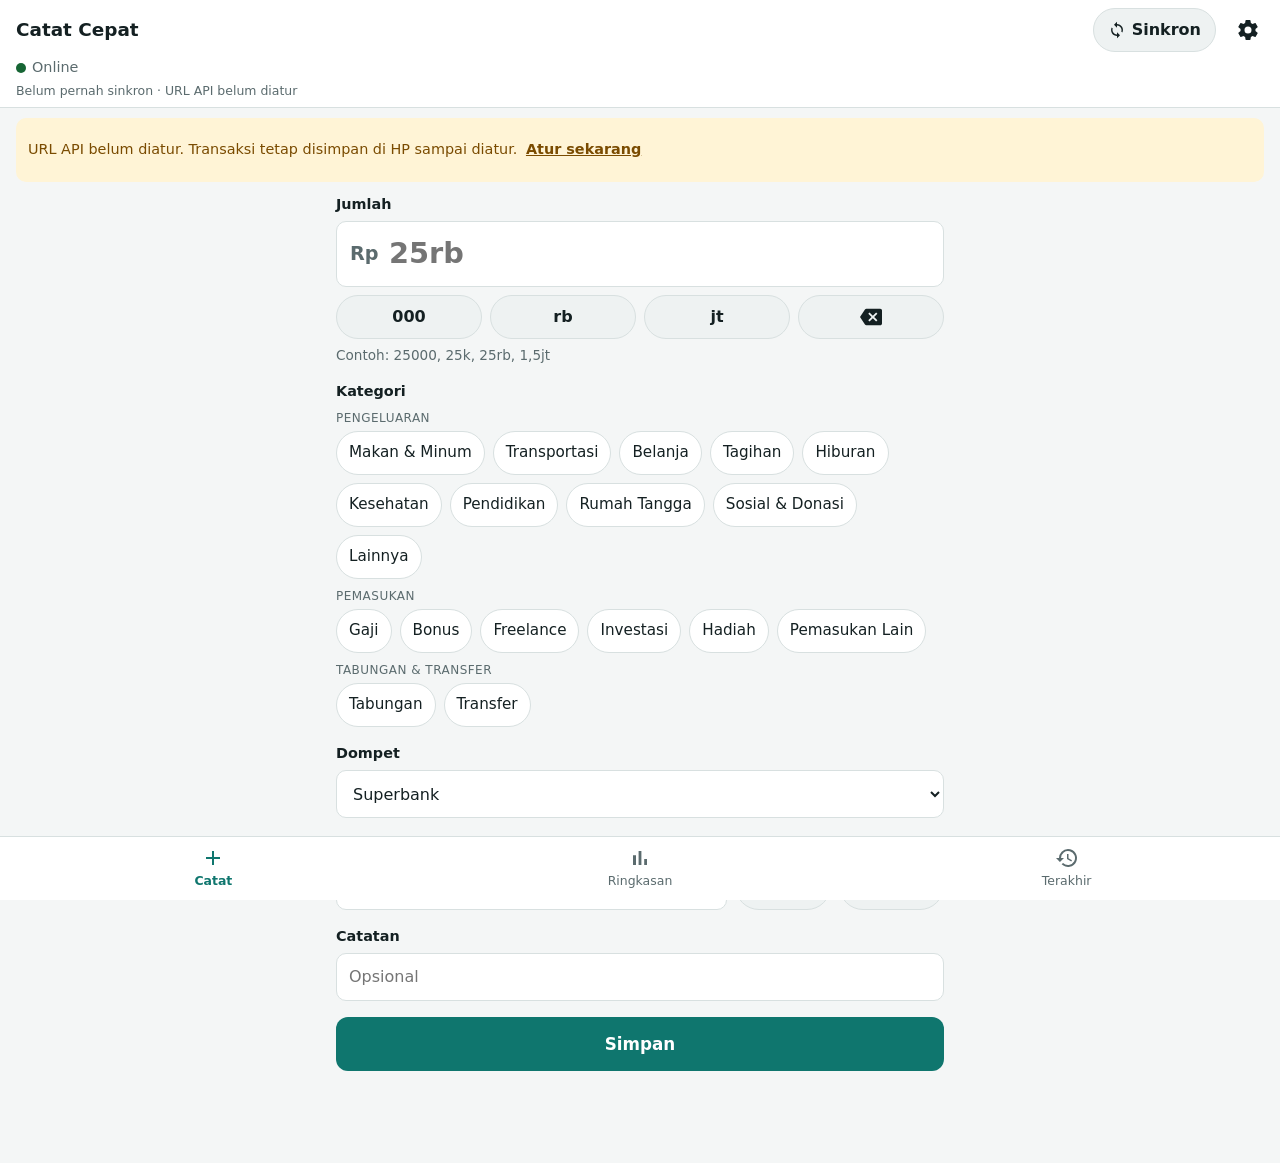
==== index.html @ 07215cdf "Catat Cepat: PWA offline untuk Theo's Finance Tracker Aplikasi web installable untuk mencatat transa" ====
<!doctype html>
<html lang="id">
<head>
  <meta charset="utf-8">
  <meta name="viewport" content="width=device-width, initial-scale=1, viewport-fit=cover">
  <title>Catat Cepat</title>
  <meta name="description" content="Catat transaksi Theo's Finance Tracker, tetap jalan saat offline.">
  <meta name="theme-color" content="#0f766e" media="(prefers-color-scheme: light)">
  <meta name="theme-color" content="#0b1416" media="(prefers-color-scheme: dark)">
  <link rel="manifest" href="manifest.webmanifest">
  <link rel="icon" href="icons/icon.svg" type="image/svg+xml">
  <link rel="apple-touch-icon" href="icons/icon-192.png">
  <link rel="stylesheet" href="styles.css">
</head>
<body>
  <header class="topbar">
    <div class="topbar-row">
      <h1 class="brand">Catat Cepat</h1>
      <button id="btn-sync" class="sync-btn" type="button">
        <svg viewBox="0 0 24 24" aria-hidden="true"><path d="M12 4V1L8 5l4 4V6a6 6 0 0 1 5.65 8.03l1.46 1.46A8 8 0 0 0 12 4Zm0 14a6 6 0 0 1-5.65-8.03L4.89 8.51A8 8 0 0 0 12 20v3l4-4-4-4v3Z"/></svg>
        <span>Sinkron</span>
      </button>
      <button id="btn-settings" class="icon-btn" type="button" aria-label="Pengaturan">
        <svg viewBox="0 0 24 24" aria-hidden="true"><path d="M12 15.5a3.5 3.5 0 1 1 0-7 3.5 3.5 0 0 1 0 7Zm7.43-2.53c.04-.32.07-.64.07-.97s-.03-.66-.07-1l2.11-1.63a.5.5 0 0 0 .12-.64l-2-3.46a.5.5 0 0 0-.61-.22l-2.49 1a7.3 7.3 0 0 0-1.69-.98l-.38-2.65A.49.49 0 0 0 14 2h-4a.49.49 0 0 0-.49.42l-.38 2.65c-.61.25-1.17.58-1.69.98l-2.49-1a.5.5 0 0 0-.61.22l-2 3.46a.49.49 0 0 0 .12.64L4.57 11c-.04.34-.07.67-.07 1s.03.65.07.97l-2.11 1.66a.49.49 0 0 0-.12.64l2 3.46c.12.22.39.3.61.22l2.49-1.01c.52.4 1.08.73 1.69.98l.38 2.65c.03.24.24.42.49.42h4c.25 0 .46-.18.49-.42l.38-2.65c.61-.25 1.17-.58 1.69-.98l2.49 1.01c.22.08.49 0 .61-.22l2-3.46a.5.5 0 0 0-.12-.64l-2.11-1.66Z"/></svg>
      </button>
    </div>
    <div class="topbar-row status-row">
      <span id="net-status" class="net-status" data-state="online"><span class="dot" aria-hidden="true"></span><span id="net-label">Online</span></span>
      <span id="pending-badge" class="badge" hidden>0 belum terkirim</span>
    </div>
    <div id="sync-info" class="sync-info" aria-live="polite"></div>
  </header>

  <div id="update-banner" class="banner banner-info" hidden>
    Versi baru tersedia.
    <button id="btn-update" type="button" class="link-btn">Muat ulang</button>
  </div>
  <div id="setup-banner" class="banner banner-warn" hidden>
    URL API belum diatur. Transaksi tetap disimpan di HP sampai diatur.
    <button type="button" class="link-btn" data-goto="settings">Atur sekarang</button>
  </div>

  <main>
    <!-- CATAT -->
    <section id="view-catat" class="view" data-view="catat">
      <form id="entry-form" autocomplete="off" novalidate>
        <div class="field">
          <label for="amount">Jumlah</label>
          <div class="amount-wrap">
            <span class="amount-prefix" aria-hidden="true">Rp</span>
            <input id="amount" name="amount" class="amount-input" inputmode="decimal" enterkeyhint="next" placeholder="25rb" aria-describedby="amount-preview err-amount">
          </div>
          <div class="amount-tools">
            <button type="button" class="chip chip-tool" data-suffix="000">000</button>
            <button type="button" class="chip chip-tool" data-suffix="rb">rb</button>
            <button type="button" class="chip chip-tool" data-suffix="jt">jt</button>
            <button type="button" class="chip chip-tool" data-suffix="clear" aria-label="Hapus jumlah">
              <svg viewBox="0 0 24 24" aria-hidden="true"><path d="M22 3H7c-.69 0-1.23.35-1.59.88L0 12l5.41 8.11c.36.53.9.89 1.59.89h15c1.1 0 2-.9 2-2V5c0-1.1-.9-2-2-2Zm-3 12.59L17.59 17 14 13.41 10.41 17 9 15.59 12.59 12 9 8.41 10.41 7 14 10.59 17.59 7 19 8.41 15.41 12 19 15.59Z"/></svg>
            </button>
          </div>
          <div id="amount-preview" class="hint" aria-live="polite">Contoh: 25000, 25k, 25rb, 1,5jt</div>
          <p id="err-amount" class="field-error" data-error-for="amount" data-input="amount" role="alert" hidden></p>
        </div>

        <div class="field">
          <span class="label" id="category-label">Kategori <span id="type-tag" class="type-tag" hidden></span></span>
          <div id="category-chips" class="chip-groups" role="radiogroup" aria-labelledby="category-label"></div>
          <p class="field-error" data-error-for="category" role="alert" hidden></p>
        </div>

        <div class="field">
          <label for="wallet" id="wallet-label">Dompet</label>
          <select id="wallet" name="wallet"></select>
          <p class="field-error" data-error-for="wallet" data-input="wallet" role="alert" hidden></p>
        </div>

        <div class="field" id="field-goal" hidden>
          <label for="goal">Goal</label>
          <input id="goal" name="goal" list="goal-list" placeholder="Nama goal">
          <datalist id="goal-list"></datalist>
          <p class="field-error" data-error-for="goal" data-input="goal" role="alert" hidden></p>
        </div>

        <div class="field" id="field-to" hidden>
          <label for="to-wallet">Ke dompet</label>
          <select id="to-wallet" name="to"></select>
          <p class="field-error" data-error-for="to" data-input="to-wallet" role="alert" hidden></p>
        </div>

        <div class="field">
          <label for="date">Tanggal</label>
          <div class="date-row">
            <input id="date" name="date" type="date">
            <button type="button" class="chip chip-tool" data-date="0">Hari ini</button>
            <button type="button" class="chip chip-tool" data-date="-1">Kemarin</button>
          </div>
          <p class="field-error" data-error-for="date" data-input="date" role="alert" hidden></p>
        </div>

        <div class="field">
          <label for="notes">Catatan</label>
          <input id="notes" name="notes" placeholder="Opsional" enterkeyhint="done">
        </div>

        <div id="form-error" class="form-error" role="alert" hidden></div>
        <button id="btn-save" type="submit" class="primary-btn">Simpan</button>
      </form>
    </section>

    <!-- RINGKASAN -->
    <section id="view-ringkasan" class="view" data-view="ringkasan" hidden>
      <div id="summary-empty" class="empty" hidden>Belum ada ringkasan. Tekan <b>Sinkron</b> saat online.</div>
      <div id="summary-body">
        <div class="card">
          <h2 id="month-label">Bulan ini</h2>
          <div class="stats">
            <div class="stat"><span>Pemasukan</span><b id="m-income" class="pos">–</b></div>
            <div class="stat"><span>Pengeluaran</span><b id="m-expense" class="neg">–</b></div>
            <div class="stat"><span>Sisa</span><b id="m-remaining">–</b></div>
            <div class="stat"><span>Keluar hari ini</span><b id="m-today">–</b></div>
          </div>
          <p id="pending-note" class="hint" hidden></p>
        </div>
        <div class="card">
          <h2>Saldo dompet</h2>
          <ul id="wallet-list" class="rows"></ul>
          <div class="rows-total"><span>Total</span><b id="wallet-total">–</b></div>
        </div>
        <div class="card">
          <h2>Rencana vs realisasi</h2>
          <ul id="plan-list" class="plan"></ul>
        </div>
      </div>
    </section>

    <!-- TERAKHIR -->
    <section id="view-terakhir" class="view" data-view="terakhir" hidden>
      <div id="outbox-section" hidden>
        <h2 class="section-title">Belum terkirim</h2>
        <ul id="outbox-list" class="tx-list"></ul>
      </div>
      <h2 class="section-title">Transaksi terakhir</h2>
      <ul id="recent-list" class="tx-list"></ul>
      <div id="recent-empty" class="empty" hidden>Belum ada data. Tekan <b>Sinkron</b> saat online.</div>
    </section>

    <!-- PENGATURAN -->
    <section id="view-settings" class="view" data-view="settings" hidden>
      <form id="settings-form" autocomplete="off" novalidate>
        <div class="card">
          <h2>Koneksi Apps Script</h2>
          <div class="field">
            <label for="set-url">URL web app (/exec)</label>
            <input id="set-url" type="url" inputmode="url" placeholder="https://script.google.com/macros/s/…/exec">
            <p class="field-error" data-error-for="url" data-input="set-url" role="alert" hidden></p>
          </div>
          <div class="field">
            <label for="set-token">Token rahasia</label>
            <div class="inline">
              <input id="set-token" type="password" autocomplete="off" spellcheck="false">
              <button id="btn-toggle-token" type="button" class="chip chip-tool">Lihat</button>
            </div>
          </div>
          <div class="btn-row">
            <button type="submit" class="primary-btn">Simpan pengaturan</button>
            <button id="btn-test" type="button" class="secondary-btn">Tes koneksi</button>
          </div>
          <p id="settings-msg" class="hint" aria-live="polite"></p>
        </div>

        <div class="card">
          <h2>Mode demo</h2>
          <label class="check"><input id="set-mock" type="checkbox"> Pakai API tiruan (data contoh di HP ini)</label>
          <label class="check" id="row-mock-down"><input id="set-mock-down" type="checkbox"> Simulasikan server tidak terjangkau</label>
          <button id="btn-mock-reset" type="button" class="secondary-btn">Reset data demo</button>
          <p class="hint">Bisa juga dibuka dengan <code>?mock=1</code> (matikan dengan <code>?mock=0</code>). Catatan berisi <code>#gagal</code> akan ditolak server tiruan.</p>
        </div>

        <div class="card">
          <h2>Data di HP</h2>
          <div class="btn-row">
            <button id="btn-export" type="button" class="secondary-btn">Salin data belum terkirim</button>
          </div>
          <p id="storage-msg" class="hint"></p>
          <p class="hint">Versi aplikasi: <span id="app-version"></span></p>
        </div>
      </form>
    </section>
  </main>

  <nav class="tabbar" aria-label="Menu">
    <button type="button" class="tab" data-goto="catat" aria-current="page">
      <svg viewBox="0 0 24 24" aria-hidden="true"><path d="M19 13h-6v6h-2v-6H5v-2h6V5h2v6h6v2Z"/></svg><span>Catat</span>
    </button>
    <button type="button" class="tab" data-goto="ringkasan">
      <svg viewBox="0 0 24 24" aria-hidden="true"><path d="M5 9.2h3V19H5V9.2ZM10.6 5h2.8v14h-2.8V5Zm5.6 8H19v6h-2.8v-6Z"/></svg><span>Ringkasan</span>
    </button>
    <button type="button" class="tab" data-goto="terakhir">
      <svg viewBox="0 0 24 24" aria-hidden="true"><path d="M13 3a9 9 0 0 0-9 9H1l3.89 3.89.07.14L9 12H6a7 7 0 1 1 2.05 4.95l-1.42 1.42A9 9 0 1 0 13 3Zm-1 5v5l4.28 2.54.72-1.21-3.5-2.08V8H12Z"/></svg><span>Terakhir</span>
    </button>
  </nav>

  <div id="toast" class="toast" role="status" aria-live="polite" hidden></div>

  <script src="core.js"></script>
  <script src="app.js"></script>
</body>
</html>
---- styles.css ----
:root {
  color-scheme: light dark;
  --bg: #f4f6f6;
  --surface: #ffffff;
  --surface-2: #eef2f2;
  --text: #142022;
  --muted: #5b6b6e;
  --border: #d8e0e0;
  --accent: #0f766e;
  --accent-text: #ffffff;
  --accent-soft: #d5efec;
  --pos: #166534;
  --neg: #b42318;
  --warn-bg: #fff4d6;
  --warn-text: #7a4b00;
  --info-bg: #dcecff;
  --info-text: #0b3d75;
  --err-bg: #fde7e4;
  --err-text: #9b1c10;
  --bar: #0f766e;
  --bar-over: #d92d20;
  --shadow: 0 1px 2px rgba(0, 0, 0, .06), 0 2px 8px rgba(0, 0, 0, .04);
  --radius: 14px;
  --tap: 48px;
  --tabbar-h: 64px;
}

@media (prefers-color-scheme: dark) {
  :root {
    --bg: #0b1416;
    --surface: #132124;
    --surface-2: #1b2c30;
    --text: #e6eeee;
    --muted: #94a7aa;
    --border: #273a3e;
    --accent: #2dd4bf;
    --accent-text: #04201d;
    --accent-soft: #143c39;
    --pos: #4ade80;
    --neg: #f87171;
    --warn-bg: #3a2c0a;
    --warn-text: #fcd581;
    --info-bg: #10284a;
    --info-text: #a9cdfb;
    --err-bg: #3b1512;
    --err-text: #fca5a0;
    --bar: #2dd4bf;
    --bar-over: #f87171;
    --shadow: none;
  }
}

* { box-sizing: border-box; }
html { -webkit-text-size-adjust: 100%; }
body {
  margin: 0;
  background: var(--bg);
  color: var(--text);
  font: 16px/1.5 system-ui, -apple-system, "Segoe UI", Roboto, sans-serif;
  padding-bottom: calc(var(--tabbar-h) + env(safe-area-inset-bottom) + 16px);
  -webkit-tap-highlight-color: transparent;
}
button, input, select { font: inherit; color: inherit; }
button { cursor: pointer; }
[hidden] { display: none !important; }
code { font-size: .9em; background: var(--surface-2); padding: 1px 4px; border-radius: 4px; }

/* ---- Top bar ---- */
.topbar {
  position: sticky; top: 0; z-index: 10;
  background: var(--surface);
  border-bottom: 1px solid var(--border);
  padding: calc(env(safe-area-inset-top) + 6px) 16px 6px;
}
.topbar-row { display: flex; align-items: center; gap: 8px; min-height: 48px; }
.brand { font-size: 1.15rem; margin: 0; flex: 1; white-space: nowrap; }
.status-row { flex-wrap: wrap; row-gap: 4px; min-height: 28px; }
.net-status, .badge { white-space: nowrap; }
.icon-btn {
  width: var(--tap); height: var(--tap); margin-right: -8px;
  display: grid; place-items: center;
  border: 0; background: none; border-radius: 50%;
}
.icon-btn svg, .sync-btn svg, .tab svg { width: 24px; height: 24px; fill: currentColor; }
.icon-btn:active { background: var(--surface-2); }

.net-status { display: inline-flex; align-items: center; gap: 6px; font-size: .9rem; color: var(--muted); }
.net-status .dot { width: 10px; height: 10px; border-radius: 50%; background: var(--pos); }
.net-status[data-state="offline"] .dot { background: var(--muted); }
.net-status[data-state="offline"] { color: var(--text); font-weight: 600; }
.net-status[data-state="unreachable"] .dot { background: var(--neg); }
.badge {
  font-size: .8rem; font-weight: 600;
  background: var(--warn-bg); color: var(--warn-text);
  padding: 3px 10px; border-radius: 999px;
}
.badge.badge-err { background: var(--err-bg); color: var(--err-text); }
.sync-btn {
  display: inline-flex; align-items: center; gap: 6px;
  min-height: 44px; padding: 0 14px;
  border-radius: 999px; border: 1px solid var(--border);
  background: var(--surface-2); font-weight: 600;
}
.sync-btn svg { width: 18px; height: 18px; }
.sync-btn.spinning svg { animation: spin 1s linear infinite; }
.sync-btn:disabled { opacity: .7; }
@keyframes spin { to { transform: rotate(-360deg); } }
.sync-info { font-size: .78rem; color: var(--muted); min-height: 1em; }

.banner { margin: 10px 16px 0; padding: 10px 12px; border-radius: 10px; font-size: .9rem; }
.banner-warn { background: var(--warn-bg); color: var(--warn-text); }
.banner-info { background: var(--info-bg); color: var(--info-text); }
.link-btn { border: 0; background: none; min-height: 44px; padding: 0 4px; font-weight: 700; text-decoration: underline; color: inherit; }

main { max-width: 640px; margin: 0 auto; padding: 12px 16px; }
.view h2 { font-size: 1rem; margin: 0 0 10px; }
.section-title { margin: 8px 0 8px !important; color: var(--muted); font-size: .85rem !important; text-transform: uppercase; letter-spacing: .04em; }

/* ---- Form ---- */
.field { margin-bottom: 16px; }
.field > label, .field > .label { display: block; font-weight: 600; font-size: .9rem; margin-bottom: 6px; }
input, select {
  width: 100%; min-height: var(--tap);
  padding: 10px 12px;
  background: var(--surface); border: 1px solid var(--border); border-radius: 10px;
}
input:focus, select:focus { outline: 2px solid var(--accent); outline-offset: -1px; border-color: transparent; }
.amount-wrap { position: relative; }
.amount-prefix { position: absolute; left: 14px; top: 50%; transform: translateY(-50%); color: var(--muted); font-weight: 600; font-size: 1.2rem; }
.amount-input { font-size: 1.8rem; font-weight: 700; min-height: 64px; padding-left: 52px; }
.amount-tools, .date-row, .inline { display: flex; gap: 8px; margin-top: 8px; }
.date-row { margin-top: 0; }
.date-row input { flex: 1; min-width: 0; }
.inline { margin-top: 0; }
.inline input { flex: 1; min-width: 0; }
.amount-tools .chip { flex: 1; }
.hint { font-size: .85rem; color: var(--muted); margin: 6px 0 0; }
.hint.ok { color: var(--text); font-weight: 600; }
.hint.bad { color: var(--neg); }

.chip {
  min-height: 44px; padding: 0 14px;
  border-radius: 999px; border: 1px solid var(--border);
  background: var(--surface); white-space: nowrap;
}
.chip-tool { font-weight: 600; background: var(--surface-2); }
.chip:active { transform: scale(.97); }
.chip[aria-checked="true"] { background: var(--accent); color: var(--accent-text); border-color: var(--accent); font-weight: 600; }
.chip-groups { display: grid; gap: 8px; }
.chip-group-title { font-size: .75rem; color: var(--muted); text-transform: uppercase; letter-spacing: .04em; margin-bottom: 4px; }
.chip-wrap { display: flex; flex-wrap: wrap; gap: 8px; }
.chip-wrap .chip { padding: 0 12px; font-size: .95rem; }
.cat-icon { margin-right: 6px; }
.chip-tool svg { width: 22px; height: 22px; fill: currentColor; vertical-align: middle; }
.type-tag { font-size: .75rem; font-weight: 600; padding: 2px 8px; border-radius: 999px; background: var(--accent-soft); margin-left: 6px; }

.primary-btn, .secondary-btn {
  width: 100%; min-height: 54px; border-radius: 12px;
  font-weight: 700; font-size: 1.05rem;
}
.primary-btn { border: 0; background: var(--accent); color: var(--accent-text); }
.primary-btn:active { filter: brightness(.92); }
.secondary-btn { border: 1px solid var(--border); background: var(--surface-2); }
.btn-row { display: grid; gap: 10px; }
.field-error { color: var(--neg); font-size: .9rem; font-weight: 600; margin: 6px 0 0; }
[aria-invalid="true"] { border-color: var(--neg); }
.form-error { background: var(--err-bg); color: var(--err-text); padding: 10px 12px; border-radius: 10px; margin-bottom: 12px; font-size: .9rem; }
.check { display: flex; align-items: center; gap: 10px; min-height: var(--tap); margin-bottom: 8px; }
.check input { width: 22px; min-height: 22px; height: 22px; flex: none; }

/* ---- Cards / summary ---- */
.card { background: var(--surface); border: 1px solid var(--border); border-radius: var(--radius); padding: 14px; margin-bottom: 12px; box-shadow: var(--shadow); }
.stats { display: grid; gap: 6px; }
.stat { background: var(--surface-2); border-radius: 10px; padding: 10px 12px; min-width: 0; display: flex; justify-content: space-between; align-items: baseline; gap: 8px; }
.stat span { font-size: .85rem; color: var(--muted); }
.stat b { font-size: 1.05rem; font-variant-numeric: tabular-nums; white-space: nowrap; }
.pos { color: var(--pos); }
.neg { color: var(--neg); }
.rows { list-style: none; margin: 0; padding: 0; }
.rows li, .rows-total { display: flex; justify-content: space-between; gap: 8px; padding: 10px 0; border-bottom: 1px solid var(--border); }
.rows li b { font-variant-numeric: tabular-nums; }
.rows-total { border-bottom: 0; font-weight: 700; }
.plan { list-style: none; margin: 0; padding: 0; display: grid; gap: 12px; }
.plan-head { display: flex; justify-content: space-between; gap: 8px; font-size: .9rem; }
.plan-head span:last-child { color: var(--muted); font-variant-numeric: tabular-nums; text-align: right; }
.bar { height: 10px; border-radius: 999px; background: var(--surface-2); overflow: hidden; margin-top: 4px; }
.bar > i { display: block; height: 100%; background: var(--bar); border-radius: inherit; }
.bar.over > i { background: var(--bar-over); }
.plan-sub { font-size: .78rem; color: var(--muted); margin-top: 2px; }
.plan-sub.over { color: var(--neg); font-weight: 600; }
.empty { text-align: center; color: var(--muted); padding: 32px 12px; }

/* ---- Transactions ---- */
.tx-list { list-style: none; margin: 0 0 16px; padding: 0; display: grid; gap: 8px; }
.tx { background: var(--surface); border: 1px solid var(--border); border-radius: 12px; padding: 10px 12px; display: grid; grid-template-columns: 1fr auto; gap: 2px 8px; }
.tx-cat { font-weight: 600; overflow-wrap: anywhere; }
.tx-amt { font-weight: 700; text-align: right; font-variant-numeric: tabular-nums; white-space: nowrap; }
.tx-meta { font-size: .8rem; color: var(--muted); grid-column: 1 / -1; overflow-wrap: anywhere; }
.tx-tag { display: inline-block; font-size: .75rem; font-weight: 700; padding: 1px 8px; border-radius: 999px; background: var(--warn-bg); color: var(--warn-text); margin-right: 6px; }
.tx-tag.err { background: var(--err-bg); color: var(--err-text); }
.tx-err { grid-column: 1 / -1; font-size: .82rem; color: var(--err-text); }
.tx-actions { grid-column: 1 / -1; display: flex; gap: 8px; margin-top: 6px; }
.tx.pending { border-style: dashed; }

/* ---- Tab bar ---- */
.tabbar {
  position: fixed; left: 0; right: 0; bottom: 0; z-index: 10;
  display: grid; grid-template-columns: repeat(3, 1fr);
  height: calc(var(--tabbar-h) + env(safe-area-inset-bottom));
  padding-bottom: env(safe-area-inset-bottom);
  background: var(--surface); border-top: 1px solid var(--border);
}
.tab { border: 0; background: none; display: flex; flex-direction: column; align-items: center; justify-content: center; gap: 2px; font-size: .78rem; color: var(--muted); }
.tab[aria-current="page"] { color: var(--accent); font-weight: 700; }

.toast {
  position: fixed; left: 16px; right: 16px; bottom: calc(var(--tabbar-h) + env(safe-area-inset-bottom) + 12px);
  max-width: 480px; margin: 0 auto; z-index: 20;
  background: var(--text); color: var(--bg);
  padding: 12px 14px; border-radius: 12px; font-size: .92rem;
  box-shadow: 0 4px 16px rgba(0, 0, 0, .2);
}

@media (min-width: 520px) {
  .btn-row { grid-template-columns: 1fr 1fr; }
  .stats { grid-template-columns: repeat(2, 1fr); }
  .stat { flex-direction: column; gap: 2px; }
}

@media (prefers-reduced-motion: reduce) {
  .sync-btn.spinning svg { animation: none; }
  .chip:active { transform: none; }
}
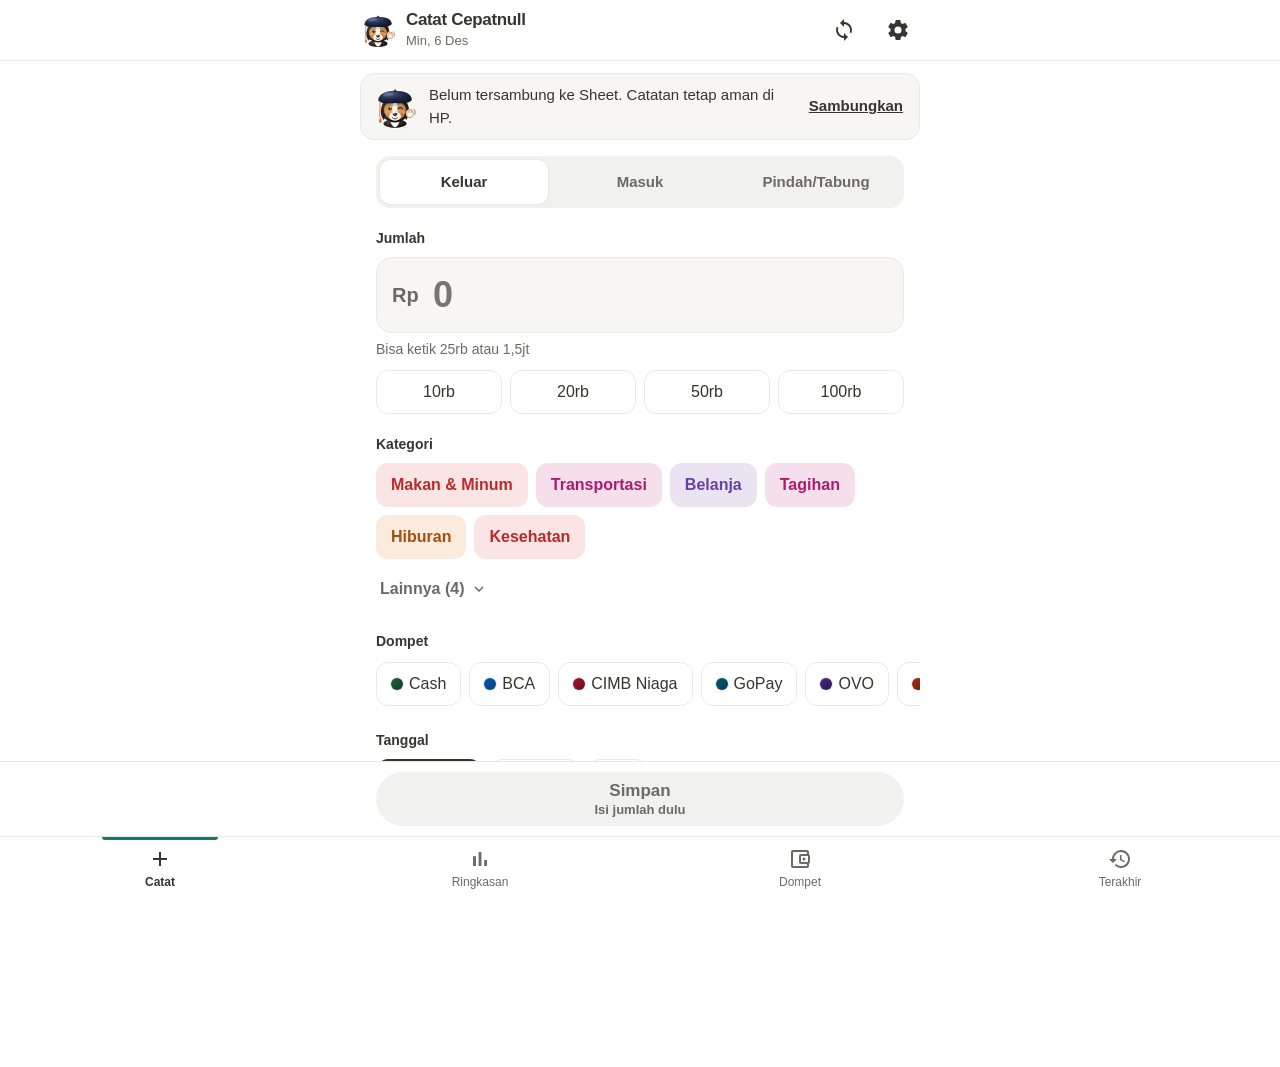
==== commit 4e770c15: "Catat Cepat v1.3.1: tampilan baru gaya Notion, maskot, tab Dompet - Palet Notion (terang/gelap), kat" ====
--- a/index.html
+++ b/index.html
@@ -2,206 +2,319 @@
 <html lang="id">
 <head>
   <meta charset="utf-8">
-  <meta name="viewport" content="width=device-width, initial-scale=1, viewport-fit=cover">
+  <meta name="viewport" content="width=device-width, initial-scale=1, viewport-fit=cover, interactive-widget=resizes-content">
   <title>Catat Cepat</title>
   <meta name="description" content="Catat transaksi Theo's Finance Tracker, tetap jalan saat offline.">
-  <meta name="theme-color" content="#0f766e" media="(prefers-color-scheme: light)">
-  <meta name="theme-color" content="#0b1416" media="(prefers-color-scheme: dark)">
+  <meta name="theme-color" content="#FFFFFF" media="(prefers-color-scheme: light)">
+  <meta name="theme-color" content="#191919" media="(prefers-color-scheme: dark)">
   <link rel="manifest" href="manifest.webmanifest">
   <link rel="icon" href="icons/icon.svg" type="image/svg+xml">
   <link rel="apple-touch-icon" href="icons/icon-192.png">
   <link rel="stylesheet" href="styles.css">
 </head>
-<body>
+<body data-view="catat">
   <header class="topbar">
-    <div class="topbar-row">
-      <h1 class="brand">Catat Cepat</h1>
-      <button id="btn-sync" class="sync-btn" type="button">
+    <div class="hello">
+      <img id="mascot" class="mascot mascot-sm" data-mascot="idle" alt="" width="36" height="36">
+      <div class="hello-text">
+        <h1 id="greeting">Catat Cepat</h1>
+        <p id="status-line" class="status-line" aria-live="polite"></p>
+      </div>
+      <button id="btn-sync" class="icon-btn" type="button" aria-label="Sinkron sekarang">
         <svg viewBox="0 0 24 24" aria-hidden="true"><path d="M12 4V1L8 5l4 4V6a6 6 0 0 1 5.65 8.03l1.46 1.46A8 8 0 0 0 12 4Zm0 14a6 6 0 0 1-5.65-8.03L4.89 8.51A8 8 0 0 0 12 20v3l4-4-4-4v3Z"/></svg>
-        <span>Sinkron</span>
       </button>
       <button id="btn-settings" class="icon-btn" type="button" aria-label="Pengaturan">
         <svg viewBox="0 0 24 24" aria-hidden="true"><path d="M12 15.5a3.5 3.5 0 1 1 0-7 3.5 3.5 0 0 1 0 7Zm7.43-2.53c.04-.32.07-.64.07-.97s-.03-.66-.07-1l2.11-1.63a.5.5 0 0 0 .12-.64l-2-3.46a.5.5 0 0 0-.61-.22l-2.49 1a7.3 7.3 0 0 0-1.69-.98l-.38-2.65A.49.49 0 0 0 14 2h-4a.49.49 0 0 0-.49.42l-.38 2.65c-.61.25-1.17.58-1.69.98l-2.49-1a.5.5 0 0 0-.61.22l-2 3.46a.49.49 0 0 0 .12.64L4.57 11c-.04.34-.07.67-.07 1s.03.65.07.97l-2.11 1.66a.49.49 0 0 0-.12.64l2 3.46c.12.22.39.3.61.22l2.49-1.01c.52.4 1.08.73 1.69.98l.38 2.65c.03.24.24.42.49.42h4c.25 0 .46-.18.49-.42l.38-2.65c.61-.25 1.17-.58 1.69-.98l2.49 1.01c.22.08.49 0 .61-.22l2-3.46a.5.5 0 0 0-.12-.64l-2.11-1.66Z"/></svg>
       </button>
     </div>
-    <div class="topbar-row status-row">
-      <span id="net-status" class="net-status" data-state="online"><span class="dot" aria-hidden="true"></span><span id="net-label">Online</span></span>
-      <span id="pending-badge" class="badge" hidden>0 belum terkirim</span>
-    </div>
-    <div id="sync-info" class="sync-info" aria-live="polite"></div>
   </header>
 
-  <div id="update-banner" class="banner banner-info" hidden>
-    Versi baru tersedia.
+  <div id="net-banner" class="banner banner-yellow" role="status" hidden>
+    <img class="mascot" data-mascot="sleepy" alt="" width="44" height="44">
+    <p id="net-text"></p>
+  </div>
+  <div id="update-banner" class="banner banner-blue" hidden>
+    <p>Ada versi baru aplikasi.</p>
     <button id="btn-update" type="button" class="link-btn">Muat ulang</button>
   </div>
-  <div id="setup-banner" class="banner banner-warn" hidden>
-    URL API belum diatur. Transaksi tetap disimpan di HP sampai diatur.
-    <button type="button" class="link-btn" data-goto="settings">Atur sekarang</button>
+  <div id="setup-banner" class="banner banner-gray" hidden>
+    <img class="mascot" data-mascot="wave" alt="" width="44" height="44">
+    <p>Belum tersambung ke Sheet. Catatan tetap aman di HP.</p>
+    <button type="button" class="link-btn" data-goto="settings">Sambungkan</button>
   </div>
 
   <main>
     <!-- CATAT -->
-    <section id="view-catat" class="view" data-view="catat">
+    <section class="view" data-view="catat">
       <form id="entry-form" autocomplete="off" novalidate>
+        <div class="seg" role="radiogroup" aria-label="Jenis catatan">
+          <span class="seg-pill" aria-hidden="true"></span>
+          <button type="button" role="radio" data-mode="out">Keluar</button>
+          <button type="button" role="radio" data-mode="in">Masuk</button>
+          <button type="button" role="radio" data-mode="move">Pindah/Tabung</button>
+        </div>
+
         <div class="field">
           <label for="amount">Jumlah</label>
           <div class="amount-wrap">
             <span class="amount-prefix" aria-hidden="true">Rp</span>
-            <input id="amount" name="amount" class="amount-input" inputmode="decimal" enterkeyhint="next" placeholder="25rb" aria-describedby="amount-preview err-amount">
-          </div>
-          <div class="amount-tools">
-            <button type="button" class="chip chip-tool" data-suffix="000">000</button>
-            <button type="button" class="chip chip-tool" data-suffix="rb">rb</button>
-            <button type="button" class="chip chip-tool" data-suffix="jt">jt</button>
-            <button type="button" class="chip chip-tool" data-suffix="clear" aria-label="Hapus jumlah">
-              <svg viewBox="0 0 24 24" aria-hidden="true"><path d="M22 3H7c-.69 0-1.23.35-1.59.88L0 12l5.41 8.11c.36.53.9.89 1.59.89h15c1.1 0 2-.9 2-2V5c0-1.1-.9-2-2-2Zm-3 12.59L17.59 17 14 13.41 10.41 17 9 15.59 12.59 12 9 8.41 10.41 7 14 10.59 17.59 7 19 8.41 15.41 12 19 15.59Z"/></svg>
+            <input id="amount" class="amount-input" inputmode="decimal" enterkeyhint="done" placeholder="0" aria-describedby="amount-preview err-amount">
+          </div>
+          <p id="amount-preview" class="hint">Bisa ketik 25rb atau 1,5jt</p>
+          <div class="quick" role="group" aria-label="Jumlah cepat">
+            <button type="button" class="chip" data-quick="10000">10rb</button>
+            <button type="button" class="chip" data-quick="20000">20rb</button>
+            <button type="button" class="chip" data-quick="50000">50rb</button>
+            <button type="button" class="chip" data-quick="100000">100rb</button>
+          </div>
+          <p id="err-amount" class="field-error" data-error-for="amount" data-input="amount" role="alert" hidden></p>
+        </div>
+
+        <div class="field">
+          <span class="label" id="cat-label">Kategori</span>
+          <div id="cat-chips" class="chips" role="radiogroup" aria-labelledby="cat-label"></div>
+          <button type="button" id="btn-more-cats" class="more-btn" aria-expanded="false" aria-controls="cat-chips" hidden></button>
+          <p class="field-error" data-error-for="category" role="alert" hidden></p>
+        </div>
+
+        <div class="field" id="field-goal" hidden>
+          <span class="label" id="goal-label">Goal tabungan</span>
+          <div id="goal-chips" class="hscroll" role="radiogroup" aria-labelledby="goal-label"></div>
+          <input id="goal" placeholder="Nama goal" aria-labelledby="goal-label" hidden>
+          <p class="field-error" data-error-for="goal" data-input="goal" role="alert" hidden></p>
+        </div>
+
+        <div class="field">
+          <span class="label" id="wallet-label">Dompet</span>
+          <div id="wallet-chips" class="hscroll" role="radiogroup" aria-labelledby="wallet-label"></div>
+          <p class="field-error" data-error-for="wallet" role="alert" hidden></p>
+        </div>
+
+        <div class="field" id="field-to" hidden>
+          <span class="label" id="to-label">Ke dompet</span>
+          <div id="to-chips" class="hscroll" role="radiogroup" aria-labelledby="to-label"></div>
+          <p class="field-error" data-error-for="to" role="alert" hidden></p>
+        </div>
+
+        <div class="field">
+          <span class="label" id="date-label">Tanggal</span>
+          <div class="chips" role="radiogroup" aria-labelledby="date-label">
+            <button type="button" class="chip" role="radio" data-date="today">Hari ini</button>
+            <button type="button" class="chip" role="radio" data-date="yesterday">Kemarin</button>
+            <button type="button" class="chip" role="radio" data-date="pick" id="date-pick-chip">Pilih</button>
+          </div>
+          <input id="date" type="date" aria-labelledby="date-label" hidden>
+          <p class="field-error" data-error-for="date" data-input="date" role="alert" hidden></p>
+        </div>
+
+        <div class="field">
+          <button type="button" id="btn-notes" class="more-btn" aria-expanded="false" aria-controls="notes-wrap">
+            <svg viewBox="0 0 24 24" aria-hidden="true"><path d="M19 13h-6v6h-2v-6H5v-2h6V5h2v6h6v2Z"/></svg>catatan
+          </button>
+          <div id="notes-wrap" hidden>
+            <label for="notes">Catatan</label>
+            <input id="notes" placeholder="Opsional, misalnya: makan siang" enterkeyhint="done">
+          </div>
+        </div>
+
+        <div id="form-error" class="form-error" role="alert" hidden></div>
+
+        <div class="savebar">
+          <button id="btn-save" type="submit" class="primary-btn" aria-disabled="true" aria-describedby="save-reason">
+            <span id="save-main">Simpan</span>
+            <span id="save-reason" class="save-reason">Isi jumlah dulu</span>
+          </button>
+        </div>
+      </form>
+    </section>
+
+    <!-- RINGKASAN -->
+    <section class="view" data-view="ringkasan" hidden>
+      <div id="summary-empty" class="empty" hidden>
+        <img class="mascot mascot-xl" data-mascot="wave" alt="" width="96" height="96">
+        <p>Belum ada ringkasan. Tekan tombol sinkron saat online, ya.</p>
+      </div>
+      <div id="summary-body">
+        <div class="card hero">
+          <div class="hero-top">
+            <div>
+              <p id="month-label" class="eyebrow">Bulan ini</p>
+              <h2 class="hero-label">Sisa bulan ini</h2>
+              <p id="m-remaining" class="hero-num">–</p>
+            </div>
+            <img id="hero-mascot" class="mascot mascot-xl" data-mascot="happy" alt="" width="88" height="88">
+          </div>
+          <div class="hero-split">
+            <div class="split">
+              <span class="split-label"><svg viewBox="0 0 24 24" aria-hidden="true"><path d="M12 20V7.8l-5.6 5.6L5 12l7-7 7 7-1.4 1.4L13 7.8V20h-1Z"/></svg>Masuk</span>
+              <b id="m-income">–</b>
+            </div>
+            <div class="split">
+              <span class="split-label"><svg viewBox="0 0 24 24" aria-hidden="true"><path d="M12 4v12.2l5.6-5.6L19 12l-7 7-7-7 1.4-1.4 5.6 5.6V4h1Z"/></svg>Keluar</span>
+              <b id="m-expense">–</b>
+            </div>
+            <div class="split">
+              <span class="split-label">Keluar hari ini</span>
+              <b id="m-today">–</b>
+            </div>
+          </div>
+          <p id="pending-note" class="hint" hidden></p>
+        </div>
+
+        <div class="card">
+          <h2>Budget per kategori</h2>
+          <ul id="plan-list" class="plan"></ul>
+        </div>
+
+      </div>
+    </section>
+
+    <!-- DOMPET -->
+    <section class="view" data-view="dompet" hidden>
+      <div id="wallets-empty" class="empty" hidden>
+        <img class="mascot mascot-xl" data-mascot="wave" alt="" width="96" height="96">
+        <p>Kartu dompet muncul setelah sinkron pertama.</p>
+      </div>
+      <div id="wallets-body" class="wallets">
+        <!-- List mode shows the total; detail mode swaps in "Selesai" in the same spot, so nothing jumps. -->
+        <div id="wallet-head" class="wallet-head" data-mode="list">
+          <div class="wh-list">
+            <div>
+              <p class="eyebrow">Total saldo</p>
+              <p id="wallet-total" class="hero-num">–</p>
+            </div>
+            <img id="wallet-mascot" class="mascot mascot-xl" data-mascot="worried" alt="" width="72" height="72" hidden>
+          </div>
+          <div class="wh-detail">
+            <button id="wallet-done" type="button" class="small-btn">
+              <svg viewBox="0 0 24 24" aria-hidden="true"><path d="M15.4 7.4 14 6l-6 6 6 6 1.4-1.4L10.8 12l4.6-4.6Z"/></svg>Selesai
             </button>
           </div>
-          <div id="amount-preview" class="hint" aria-live="polite">Contoh: 25000, 25k, 25rb, 1,5jt</div>
-          <p id="err-amount" class="field-error" data-error-for="amount" data-input="amount" role="alert" hidden></p>
-        </div>
-
-        <div class="field">
-          <span class="label" id="category-label">Kategori <span id="type-tag" class="type-tag" hidden></span></span>
-          <div id="category-chips" class="chip-groups" role="radiogroup" aria-labelledby="category-label"></div>
-          <p class="field-error" data-error-for="category" role="alert" hidden></p>
-        </div>
-
-        <div class="field">
-          <label for="wallet" id="wallet-label">Dompet</label>
-          <select id="wallet" name="wallet"></select>
-          <p class="field-error" data-error-for="wallet" data-input="wallet" role="alert" hidden></p>
-        </div>
-
-        <div class="field" id="field-goal" hidden>
-          <label for="goal">Goal</label>
-          <input id="goal" name="goal" list="goal-list" placeholder="Nama goal">
-          <datalist id="goal-list"></datalist>
-          <p class="field-error" data-error-for="goal" data-input="goal" role="alert" hidden></p>
-        </div>
-
-        <div class="field" id="field-to" hidden>
-          <label for="to-wallet">Ke dompet</label>
-          <select id="to-wallet" name="to"></select>
-          <p class="field-error" data-error-for="to" data-input="to-wallet" role="alert" hidden></p>
-        </div>
-
-        <div class="field">
-          <label for="date">Tanggal</label>
-          <div class="date-row">
-            <input id="date" name="date" type="date">
-            <button type="button" class="chip chip-tool" data-date="0">Hari ini</button>
-            <button type="button" class="chip chip-tool" data-date="-1">Kemarin</button>
-          </div>
-          <p class="field-error" data-error-for="date" data-input="date" role="alert" hidden></p>
-        </div>
-
-        <div class="field">
-          <label for="notes">Catatan</label>
-          <input id="notes" name="notes" placeholder="Opsional" enterkeyhint="done">
-        </div>
-
-        <div id="form-error" class="form-error" role="alert" hidden></div>
-        <button id="btn-save" type="submit" class="primary-btn">Simpan</button>
+        </div>
+        <ul id="wallet-stack" class="wallet-stack" aria-label="Kartu dompet"></ul>
+        <p id="wallet-hint" class="hint center">Ketuk atau geser kartu ke atas untuk lihat detail.</p>
+        <div id="wallet-detail" class="wallet-detail" hidden></div>
+      </div>
+    </section>
+
+    <!-- TERAKHIR -->
+    <section class="view" data-view="terakhir" hidden>
+      <div id="outbox-section" hidden>
+        <div class="section-head">
+          <h2>Menunggu kirim</h2>
+          <button id="btn-retry" type="button" class="small-btn">
+            <svg viewBox="0 0 24 24" aria-hidden="true"><path d="M12 4V1L8 5l4 4V6a6 6 0 0 1 5.65 8.03l1.46 1.46A8 8 0 0 0 12 4Zm0 14a6 6 0 0 1-5.65-8.03L4.89 8.51A8 8 0 0 0 12 20v3l4-4-4-4v3Z"/></svg>Kirim sekarang
+          </button>
+        </div>
+        <ul id="outbox-list" class="tx-list"></ul>
+      </div>
+      <div id="recent-groups"></div>
+      <div id="recent-empty" class="empty" hidden>
+        <img class="mascot mascot-xl" data-mascot="wave" alt="" width="96" height="96">
+        <p>Belum ada catatan di sini. Yuk catat yang pertama!</p>
+        <button type="button" class="primary-btn" data-goto="catat">Catat sekarang</button>
+      </div>
+      <p id="last-sync" class="hint center"></p>
+    </section>
+
+    <!-- PENGATURAN -->
+    <section class="view" data-view="settings" hidden>
+      <div class="setup-hero">
+        <img class="mascot mascot-xl" data-mascot="wave" alt="" width="88" height="88">
+        <div>
+          <h2>Sambungkan ke Sheet</h2>
+          <p class="hint">Cukup 3 langkah, sekali saja.</p>
+        </div>
+      </div>
+      <form id="settings-form" autocomplete="off" novalidate>
+        <ol class="steps">
+          <li class="step">
+            <span class="step-num" aria-hidden="true">1</span>
+            <div class="step-body">
+              <label for="set-url">Tempel URL web app</label>
+              <p class="hint">Dari Apps Script, menu Deploy. Akhirnya <code>/exec</code>.</p>
+              <input id="set-url" type="url" inputmode="url" placeholder="https://script.google.com/macros/s/…/exec">
+              <p class="field-error" data-error-for="url" data-input="set-url" role="alert" hidden></p>
+            </div>
+          </li>
+          <li class="step">
+            <span class="step-num" aria-hidden="true">2</span>
+            <div class="step-body">
+              <label for="set-token">Tempel token rahasia</label>
+              <p class="hint">Dari menu di spreadsheet. Jangan dibagikan.</p>
+              <div class="inline">
+                <input id="set-token" type="password" autocomplete="off" spellcheck="false">
+                <button id="btn-toggle-token" type="button" class="chip">Lihat</button>
+              </div>
+              <p class="field-error" data-error-for="token" data-input="set-token" role="alert" hidden></p>
+            </div>
+          </li>
+          <li class="step">
+            <span class="step-num" aria-hidden="true">3</span>
+            <div class="step-body">
+              <span class="label">Tes koneksi</span>
+              <button id="btn-test" type="submit" class="primary-btn">Simpan &amp; tes koneksi</button>
+              <div id="settings-result" class="result" hidden>
+                <img id="result-mascot" class="mascot" data-mascot="happy" alt="" width="44" height="44">
+                <p id="settings-msg" aria-live="polite"></p>
+              </div>
+            </div>
+          </li>
+        </ol>
       </form>
-    </section>
-
-    <!-- RINGKASAN -->
-    <section id="view-ringkasan" class="view" data-view="ringkasan" hidden>
-      <div id="summary-empty" class="empty" hidden>Belum ada ringkasan. Tekan <b>Sinkron</b> saat online.</div>
-      <div id="summary-body">
-        <div class="card">
-          <h2 id="month-label">Bulan ini</h2>
-          <div class="stats">
-            <div class="stat"><span>Pemasukan</span><b id="m-income" class="pos">–</b></div>
-            <div class="stat"><span>Pengeluaran</span><b id="m-expense" class="neg">–</b></div>
-            <div class="stat"><span>Sisa</span><b id="m-remaining">–</b></div>
-            <div class="stat"><span>Keluar hari ini</span><b id="m-today">–</b></div>
-          </div>
-          <p id="pending-note" class="hint" hidden></p>
-        </div>
-        <div class="card">
-          <h2>Saldo dompet</h2>
-          <ul id="wallet-list" class="rows"></ul>
-          <div class="rows-total"><span>Total</span><b id="wallet-total">–</b></div>
-        </div>
-        <div class="card">
-          <h2>Rencana vs realisasi</h2>
-          <ul id="plan-list" class="plan"></ul>
-        </div>
-      </div>
-    </section>
-
-    <!-- TERAKHIR -->
-    <section id="view-terakhir" class="view" data-view="terakhir" hidden>
-      <div id="outbox-section" hidden>
-        <h2 class="section-title">Belum terkirim</h2>
-        <ul id="outbox-list" class="tx-list"></ul>
-      </div>
-      <h2 class="section-title">Transaksi terakhir</h2>
-      <ul id="recent-list" class="tx-list"></ul>
-      <div id="recent-empty" class="empty" hidden>Belum ada data. Tekan <b>Sinkron</b> saat online.</div>
-    </section>
-
-    <!-- PENGATURAN -->
-    <section id="view-settings" class="view" data-view="settings" hidden>
-      <form id="settings-form" autocomplete="off" novalidate>
-        <div class="card">
-          <h2>Koneksi Apps Script</h2>
-          <div class="field">
-            <label for="set-url">URL web app (/exec)</label>
-            <input id="set-url" type="url" inputmode="url" placeholder="https://script.google.com/macros/s/…/exec">
-            <p class="field-error" data-error-for="url" data-input="set-url" role="alert" hidden></p>
-          </div>
-          <div class="field">
-            <label for="set-token">Token rahasia</label>
-            <div class="inline">
-              <input id="set-token" type="password" autocomplete="off" spellcheck="false">
-              <button id="btn-toggle-token" type="button" class="chip chip-tool">Lihat</button>
-            </div>
-          </div>
-          <div class="btn-row">
-            <button type="submit" class="primary-btn">Simpan pengaturan</button>
-            <button id="btn-test" type="button" class="secondary-btn">Tes koneksi</button>
-          </div>
-          <p id="settings-msg" class="hint" aria-live="polite"></p>
-        </div>
-
-        <div class="card">
-          <h2>Mode demo</h2>
-          <label class="check"><input id="set-mock" type="checkbox"> Pakai API tiruan (data contoh di HP ini)</label>
-          <label class="check" id="row-mock-down"><input id="set-mock-down" type="checkbox"> Simulasikan server tidak terjangkau</label>
-          <button id="btn-mock-reset" type="button" class="secondary-btn">Reset data demo</button>
-          <p class="hint">Bisa juga dibuka dengan <code>?mock=1</code> (matikan dengan <code>?mock=0</code>). Catatan berisi <code>#gagal</code> akan ditolak server tiruan.</p>
-        </div>
-
-        <div class="card">
-          <h2>Data di HP</h2>
-          <div class="btn-row">
-            <button id="btn-export" type="button" class="secondary-btn">Salin data belum terkirim</button>
-          </div>
-          <p id="storage-msg" class="hint"></p>
-          <p class="hint">Versi aplikasi: <span id="app-version"></span></p>
-        </div>
+
+      <form id="accounts" class="card" autocomplete="off" novalidate>
+        <h2>Nomor rekening &amp; e-wallet</h2>
+        <p class="hint">Muncul di kartu dompet dan bisa langsung disalin. Disimpan di HP ini saja. Kalau kosong, dipakai nomor dari Sheet (kalau ada).</p>
+        <div class="field">
+          <label for="acc-holder">Atas nama (opsional)</label>
+          <input id="acc-holder" autocapitalize="words" placeholder="Nama di rekening">
+        </div>
+        <div id="acc-rows"></div>
+        <button type="submit" class="primary-btn">Simpan nomor</button>
+        <p id="acc-msg" class="hint" aria-live="polite"></p>
       </form>
+
+      <div class="card">
+        <h2>Mode demo</h2>
+        <label class="check"><input id="set-mock" type="checkbox"> Pakai data contoh (tidak menyentuh Sheet)</label>
+        <label class="check" id="row-mock-down"><input id="set-mock-down" type="checkbox"> Pura-pura server tidak terjangkau</label>
+        <button id="btn-mock-reset" type="button" class="secondary-btn">Reset data demo</button>
+        <p class="hint">Bisa juga lewat <code>?mock=1</code> (matikan dengan <code>?mock=0</code>). Catatan berisi <code>#gagal</code> akan ditolak server tiruan.</p>
+      </div>
+
+      <div class="card">
+        <h2>Data di HP</h2>
+        <button id="btn-export" type="button" class="secondary-btn">Salin data yang belum terkirim</button>
+        <p id="storage-msg" class="hint"></p>
+        <p class="hint">Versi aplikasi <span id="app-version"></span></p>
+      </div>
     </section>
   </main>
 
   <nav class="tabbar" aria-label="Menu">
-    <button type="button" class="tab" data-goto="catat" aria-current="page">
+    <span class="tab-ind" aria-hidden="true"></span>
+    <button type="button" class="tab" data-goto="catat">
       <svg viewBox="0 0 24 24" aria-hidden="true"><path d="M19 13h-6v6h-2v-6H5v-2h6V5h2v6h6v2Z"/></svg><span>Catat</span>
     </button>
     <button type="button" class="tab" data-goto="ringkasan">
       <svg viewBox="0 0 24 24" aria-hidden="true"><path d="M5 9.2h3V19H5V9.2ZM10.6 5h2.8v14h-2.8V5Zm5.6 8H19v6h-2.8v-6Z"/></svg><span>Ringkasan</span>
     </button>
+    <button type="button" class="tab" data-goto="dompet">
+      <svg viewBox="0 0 24 24" aria-hidden="true"><path d="M21 7.28V5a2 2 0 0 0-2-2H5a2 2 0 0 0-2 2v14a2 2 0 0 0 2 2h14a2 2 0 0 0 2-2v-2.28A2 2 0 0 0 22 15V9a2 2 0 0 0-1-1.72ZM20 9v6h-7V9h7ZM5 19V5h14v2h-6a2 2 0 0 0-2 2v6a2 2 0 0 0 2 2h6v2H5Zm11-5.5a1.5 1.5 0 1 0 0-3 1.5 1.5 0 0 0 0 3Z"/></svg><span>Dompet</span>
+    </button>
     <button type="button" class="tab" data-goto="terakhir">
       <svg viewBox="0 0 24 24" aria-hidden="true"><path d="M13 3a9 9 0 0 0-9 9H1l3.89 3.89.07.14L9 12H6a7 7 0 1 1 2.05 4.95l-1.42 1.42A9 9 0 1 0 13 3Zm-1 5v5l4.28 2.54.72-1.21-3.5-2.08V8H12Z"/></svg><span>Terakhir</span>
     </button>
   </nav>
 
-  <div id="toast" class="toast" role="status" aria-live="polite" hidden></div>
-
+  <div id="toast" class="toast" role="status" aria-live="polite">
+    <span id="toast-text"></span>
+    <button id="toast-action" type="button" class="toast-action" hidden></button>
+  </div>
+
+  <script src="mascot.js"></script>
+  <script src="wallets.js"></script>
   <script src="core.js"></script>
   <script src="app.js"></script>
 </body>
--- a/styles.css
+++ b/styles.css
@@ -1,233 +1,465 @@
+/* Notion-like palette. Muted and tag text colors are darkened (light) or lightened (dark)
+   from Notion's originals so every text pair reaches 4.5:1.
+   Motion follows Emil Kowalski's rules: strong custom curves, transform/opacity only,
+   transitions for anything tapped often, delight only where it is rare. */
 :root {
   color-scheme: light dark;
-  --bg: #f4f6f6;
-  --surface: #ffffff;
-  --surface-2: #eef2f2;
-  --text: #142022;
-  --muted: #5b6b6e;
-  --border: #d8e0e0;
-  --accent: #0f766e;
-  --accent-text: #ffffff;
-  --accent-soft: #d5efec;
-  --pos: #166534;
-  --neg: #b42318;
-  --warn-bg: #fff4d6;
-  --warn-text: #7a4b00;
-  --info-bg: #dcecff;
-  --info-text: #0b3d75;
-  --err-bg: #fde7e4;
-  --err-text: #9b1c10;
-  --bar: #0f766e;
-  --bar-over: #d92d20;
-  --shadow: 0 1px 2px rgba(0, 0, 0, .06), 0 2px 8px rgba(0, 0, 0, .04);
-  --radius: 14px;
-  --tap: 48px;
-  --tabbar-h: 64px;
+  --bg: #FFFFFF;
+  --surface: #F7F6F3;
+  --surface-2: #F1F1EF;
+  --text: #37352F;
+  --muted: #6B6A65;
+  --border: #E9E9E7;
+  --accent: #0F7B6C;
+  --accent-text: #FFFFFF;
+  --focus: #2383E2;
+  --pos: #0B6E61;
+  --neg: #C42B2B;
+  --blue-fg: #1C6AB0;   --blue-bg: #E7F3F8;
+  --green-fg: #0B6E61;  --green-bg: #DBEDDB;
+  --yellow-fg: #855A0E; --yellow-bg: #FBF3DB;
+  --orange-fg: #A3500B; --orange-bg: #FAEBDD;
+  --red-fg: #B92B2B;    --red-bg: #FBE4E4;
+  --purple-fg: #6940A5; --purple-bg: #EAE4F2;
+  --pink-fg: #AD1A72;   --pink-bg: #F4DFEB;
+  --brown-fg: #87573F;  --brown-bg: #F4EEEE;
+  --gray-fg: #5F5E5A;   --gray-bg: #F1F1EF;
+  --shadow: 0 1px 2px rgba(15, 15, 15, .06);
+  --nav-h: 64px;
+  --save-h: 76px;
+  --peek: 52px;
+  --ease-out: cubic-bezier(0.23, 1, 0.32, 1);
+  --ease-in-out: cubic-bezier(0.77, 0, 0.175, 1);
+  --ease-drawer: cubic-bezier(0.32, 0.72, 0, 1);
 }
 
 @media (prefers-color-scheme: dark) {
   :root {
-    --bg: #0b1416;
-    --surface: #132124;
-    --surface-2: #1b2c30;
-    --text: #e6eeee;
-    --muted: #94a7aa;
-    --border: #273a3e;
-    --accent: #2dd4bf;
-    --accent-text: #04201d;
-    --accent-soft: #143c39;
-    --pos: #4ade80;
-    --neg: #f87171;
-    --warn-bg: #3a2c0a;
-    --warn-text: #fcd581;
-    --info-bg: #10284a;
-    --info-text: #a9cdfb;
-    --err-bg: #3b1512;
-    --err-text: #fca5a0;
-    --bar: #2dd4bf;
-    --bar-over: #f87171;
+    --bg: #191919;
+    --surface: #202020;
+    --surface-2: #252525;
+    --text: #E3E2E0;
+    --muted: #9B9A97;
+    --border: #2F2F2F;
+    --accent: #0F7B6C;
+    --accent-text: #FFFFFF;
+    --focus: #529CCA;
+    --pos: #4DAB9A;
+    --neg: #FF7369;
+    --blue-fg: #8EC5EE;   --blue-bg: #143A4E;
+    --green-fg: #8FD1A9;  --green-bg: #243D30;
+    --yellow-fg: #F2CF8C; --yellow-bg: #564328;
+    --orange-fg: #F3B38A; --orange-bg: #5C3B23;
+    --red-fg: #F7A8A2;    --red-bg: #522E2A;
+    --purple-fg: #CDB3EB; --purple-bg: #3C2D49;
+    --pink-fg: #EEA9CC;   --pink-bg: #4E2C3C;
+    --brown-fg: #DDB8A6;  --brown-bg: #4A3228;
+    --gray-fg: #C7C6C3;   --gray-bg: #373737;
     --shadow: none;
   }
 }
 
+/* ---- Mobile baseline: feel installed, not embedded ---- */
 * { box-sizing: border-box; }
-html { -webkit-text-size-adjust: 100%; }
+html { -webkit-text-size-adjust: 100%; -webkit-tap-highlight-color: transparent; overscroll-behavior: none; }
 body {
   margin: 0;
   background: var(--bg);
   color: var(--text);
-  font: 16px/1.5 system-ui, -apple-system, "Segoe UI", Roboto, sans-serif;
-  padding-bottom: calc(var(--tabbar-h) + env(safe-area-inset-bottom) + 16px);
-  -webkit-tap-highlight-color: transparent;
-}
+  font: 16px/1.5 ui-sans-serif, -apple-system, "Segoe UI", Roboto, Inter, sans-serif;
+  padding-bottom: calc(var(--nav-h) + env(safe-area-inset-bottom) + 24px);
+}
+body[data-view="catat"] { padding-bottom: calc(var(--nav-h) + var(--save-h) + env(safe-area-inset-bottom) + 16px); }
 button, input, select { font: inherit; color: inherit; }
-button { cursor: pointer; }
+button { cursor: pointer; touch-action: manipulation; user-select: none; -webkit-user-select: none; }
 [hidden] { display: none !important; }
-code { font-size: .9em; background: var(--surface-2); padding: 1px 4px; border-radius: 4px; }
-
-/* ---- Top bar ---- */
+svg { fill: currentColor; flex: none; }
+code { font-size: .9em; background: var(--surface-2); padding: 1px 5px; border-radius: 6px; }
+h1, h2 { letter-spacing: -0.02em; }
+h2 { font-size: 1rem; margin: 0 0 12px; }
+p { margin: 0; }
+:focus-visible { outline: 2px solid var(--focus); outline-offset: 2px; }
+
+/* Press feedback on everything tappable: fast, ease-out, never on hover alone. */
+.chip, .primary-btn, .secondary-btn, .small-btn, .icon-btn, .tab, .seg button, .more-btn, .link-btn, .toast-action {
+  transition: transform 160ms var(--ease-out), background-color 150ms ease, color 150ms ease, border-color 150ms ease, box-shadow 150ms ease;
+}
+.chip:active, .primary-btn:active, .secondary-btn:active, .small-btn:active, .icon-btn:active, .more-btn:active, .link-btn:active, .toast-action:active { transform: scale(0.97); }
+.tab:active, .seg button:active { transform: scale(0.94); }
+
+/* Tag colors: one class sets the pair, components read --tag-fg/--tag-bg. */
+.c-blue   { --tag-fg: var(--blue-fg);   --tag-bg: var(--blue-bg); }
+.c-green  { --tag-fg: var(--green-fg);  --tag-bg: var(--green-bg); }
+.c-yellow { --tag-fg: var(--yellow-fg); --tag-bg: var(--yellow-bg); }
+.c-orange { --tag-fg: var(--orange-fg); --tag-bg: var(--orange-bg); }
+.c-red    { --tag-fg: var(--red-fg);    --tag-bg: var(--red-bg); }
+.c-purple { --tag-fg: var(--purple-fg); --tag-bg: var(--purple-bg); }
+.c-pink   { --tag-fg: var(--pink-fg);   --tag-bg: var(--pink-bg); }
+.c-brown  { --tag-fg: var(--brown-fg);  --tag-bg: var(--brown-bg); }
+.c-gray, .tag-gray { --tag-fg: var(--gray-fg); --tag-bg: var(--gray-bg); }
+
+.tag {
+  display: inline-flex; align-items: center; gap: 4px;
+  padding: 2px 8px; border-radius: 6px;
+  font-size: .8125rem; font-weight: 600; line-height: 1.4; white-space: nowrap;
+  color: var(--tag-fg, var(--gray-fg)); background: var(--tag-bg, var(--gray-bg));
+}
+.tag svg { width: 14px; height: 14px; }
+
+/* ---- Header ---- */
 .topbar {
   position: sticky; top: 0; z-index: 10;
-  background: var(--surface);
-  border-bottom: 1px solid var(--border);
-  padding: calc(env(safe-area-inset-top) + 6px) 16px 6px;
-}
-.topbar-row { display: flex; align-items: center; gap: 8px; min-height: 48px; }
-.brand { font-size: 1.15rem; margin: 0; flex: 1; white-space: nowrap; }
-.status-row { flex-wrap: wrap; row-gap: 4px; min-height: 28px; }
-.net-status, .badge { white-space: nowrap; }
+  background: var(--bg); border-bottom: 1px solid var(--border);
+  padding: calc(env(safe-area-inset-top) + 8px) 16px 8px;
+}
+.hello { display: flex; align-items: center; gap: 10px; max-width: 560px; margin: 0 auto; }
+.hello-text { flex: 1; min-width: 0; }
+.hello h1 { display: flex; align-items: center; gap: 8px; font-size: 1.0625rem; margin: 0; line-height: 1.3; }
+.hello h1 .tag { font-size: .75rem; letter-spacing: 0; }
+.status-line { display: flex; flex-wrap: wrap; align-items: center; gap: 0 6px; font-size: .8125rem; color: var(--muted); font-variant-numeric: tabular-nums; }
+.status-flag { display: inline-flex; align-items: center; gap: 4px; font-weight: 600; }
+.status-flag svg { width: 14px; height: 14px; }
+.status-flag.is-pend { color: var(--yellow-fg); }
+.status-flag.is-err { color: var(--red-fg); }
+.mascot-sm { width: 36px; height: 36px; }
+.mascot { display: block; flex: none; object-fit: contain; }
+.mascot-xl { width: 96px; height: 96px; }
 .icon-btn {
-  width: var(--tap); height: var(--tap); margin-right: -8px;
+  width: 44px; height: 44px; flex: none;
   display: grid; place-items: center;
-  border: 0; background: none; border-radius: 50%;
-}
-.icon-btn svg, .sync-btn svg, .tab svg { width: 24px; height: 24px; fill: currentColor; }
+  border: 0; border-radius: 12px; background: none; color: var(--text);
+}
+.icon-btn svg { width: 24px; height: 24px; }
 .icon-btn:active { background: var(--surface-2); }
-
-.net-status { display: inline-flex; align-items: center; gap: 6px; font-size: .9rem; color: var(--muted); }
-.net-status .dot { width: 10px; height: 10px; border-radius: 50%; background: var(--pos); }
-.net-status[data-state="offline"] .dot { background: var(--muted); }
-.net-status[data-state="offline"] { color: var(--text); font-weight: 600; }
-.net-status[data-state="unreachable"] .dot { background: var(--neg); }
-.badge {
-  font-size: .8rem; font-weight: 600;
-  background: var(--warn-bg); color: var(--warn-text);
-  padding: 3px 10px; border-radius: 999px;
-}
-.badge.badge-err { background: var(--err-bg); color: var(--err-text); }
-.sync-btn {
+.icon-btn.spinning svg { animation: spin 700ms linear infinite; }
+
+.banner {
+  display: flex; align-items: center; gap: 12px;
+  max-width: 560px; margin: 12px auto 0; padding: 10px 12px;
+  border-radius: 14px; font-size: .9375rem;
+}
+@media (max-width: 592px) { .banner { margin: 12px 16px 0; } }
+.banner p { flex: 1; }
+.banner .mascot { width: 44px; height: 44px; }
+.banner-yellow { background: var(--yellow-bg); }
+.banner-blue { background: var(--blue-bg); }
+.banner-gray { background: var(--surface); border: 1px solid var(--border); }
+.link-btn { border: 0; background: none; min-height: 44px; padding: 0 4px; font-weight: 700; text-decoration: underline; color: inherit; }
+
+main { max-width: 560px; margin: 0 auto; padding: 16px; }
+
+/* ---- Form ---- */
+.field { margin-bottom: 20px; }
+.field > label, .label, .step-body > label { display: block; font-size: .875rem; font-weight: 600; margin-bottom: 8px; }
+input {
+  width: 100%; min-height: 48px; padding: 10px 12px; font-size: 16px;
+  background: var(--bg); border: 1px solid var(--border); border-radius: 12px;
+  transition: border-color 150ms ease, box-shadow 150ms ease;
+}
+input:focus { outline: none; border-color: var(--focus); box-shadow: 0 0 0 3px color-mix(in srgb, var(--focus) 25%, transparent); }
+[aria-invalid="true"] { border-color: var(--neg); }
+.hint { font-size: .875rem; color: var(--muted); margin-top: 6px; }
+.hint.ok { color: var(--text); font-weight: 600; }
+.hint.bad { color: var(--neg); }
+.hint.center { text-align: center; }
+.field-error { color: var(--neg); font-size: .875rem; font-weight: 600; margin-top: 8px; }
+.form-error { background: var(--red-bg); color: var(--red-fg); padding: 10px 12px; border-radius: 12px; margin-bottom: 16px; font-size: .9375rem; }
+
+/* Segmented control: one pill slides under the labels. */
+.seg {
+  position: relative; isolation: isolate;
+  display: grid; grid-template-columns: repeat(3, 1fr); gap: 8px;
+  padding: 4px; margin-bottom: 20px;
+  background: var(--surface-2); border-radius: 14px;
+}
+.seg-pill {
+  position: absolute; z-index: -1; top: 4px; bottom: 4px; left: 4px;
+  width: calc((100% - 24px) / 3); border-radius: 10px;
+  background: var(--bg); box-shadow: 0 0 0 1px var(--border), var(--shadow);
+  transition: transform 250ms var(--ease-in-out);
+}
+.seg button {
+  min-height: 44px; border: 0; border-radius: 10px; background: transparent;
+  color: var(--muted); font-weight: 600; font-size: .9375rem; padding: 0 4px;
+}
+.seg [aria-checked="true"] { color: var(--text); font-weight: 700; }
+
+.amount-wrap { position: relative; }
+.amount-prefix { position: absolute; left: 16px; top: 50%; transform: translateY(-50%); color: var(--muted); font-weight: 700; font-size: 1.25rem; }
+.amount-input { font-size: 2.25rem; font-weight: 800; letter-spacing: -0.02em; min-height: 72px; padding-left: 56px; border-radius: 16px; background: var(--surface); font-variant-numeric: tabular-nums; }
+.quick { display: grid; grid-template-columns: repeat(4, 1fr); gap: 8px; margin-top: 10px; }
+.quick .chip { justify-content: center; padding: 0 6px; }
+
+.chips { display: flex; flex-wrap: wrap; gap: 8px; }
+.hscroll {
+  display: flex; gap: 8px; overflow-x: auto; scrollbar-width: none; overscroll-behavior-x: contain;
+  margin: 0 -16px; padding: 2px 16px 4px; scroll-padding: 0 16px; scroll-snap-type: x proximity;
+}
+.hscroll::-webkit-scrollbar { display: none; }
+.hscroll .chip { flex: none; scroll-snap-align: start; }
+.chip {
   display: inline-flex; align-items: center; gap: 6px;
   min-height: 44px; padding: 0 14px;
-  border-radius: 999px; border: 1px solid var(--border);
-  background: var(--surface-2); font-weight: 600;
-}
-.sync-btn svg { width: 18px; height: 18px; }
-.sync-btn.spinning svg { animation: spin 1s linear infinite; }
-.sync-btn:disabled { opacity: .7; }
-@keyframes spin { to { transform: rotate(-360deg); } }
-.sync-info { font-size: .78rem; color: var(--muted); min-height: 1em; }
-
-.banner { margin: 10px 16px 0; padding: 10px 12px; border-radius: 10px; font-size: .9rem; }
-.banner-warn { background: var(--warn-bg); color: var(--warn-text); }
-.banner-info { background: var(--info-bg); color: var(--info-text); }
-.link-btn { border: 0; background: none; min-height: 44px; padding: 0 4px; font-weight: 700; text-decoration: underline; color: inherit; }
-
-main { max-width: 640px; margin: 0 auto; padding: 12px 16px; }
-.view h2 { font-size: 1rem; margin: 0 0 10px; }
-.section-title { margin: 8px 0 8px !important; color: var(--muted); font-size: .85rem !important; text-transform: uppercase; letter-spacing: .04em; }
-
-/* ---- Form ---- */
-.field { margin-bottom: 16px; }
-.field > label, .field > .label { display: block; font-weight: 600; font-size: .9rem; margin-bottom: 6px; }
-input, select {
-  width: 100%; min-height: var(--tap);
-  padding: 10px 12px;
-  background: var(--surface); border: 1px solid var(--border); border-radius: 10px;
-}
-input:focus, select:focus { outline: 2px solid var(--accent); outline-offset: -1px; border-color: transparent; }
-.amount-wrap { position: relative; }
-.amount-prefix { position: absolute; left: 14px; top: 50%; transform: translateY(-50%); color: var(--muted); font-weight: 600; font-size: 1.2rem; }
-.amount-input { font-size: 1.8rem; font-weight: 700; min-height: 64px; padding-left: 52px; }
-.amount-tools, .date-row, .inline { display: flex; gap: 8px; margin-top: 8px; }
-.date-row { margin-top: 0; }
-.date-row input { flex: 1; min-width: 0; }
-.inline { margin-top: 0; }
-.inline input { flex: 1; min-width: 0; }
-.amount-tools .chip { flex: 1; }
-.hint { font-size: .85rem; color: var(--muted); margin: 6px 0 0; }
-.hint.ok { color: var(--text); font-weight: 600; }
-.hint.bad { color: var(--neg); }
-
-.chip {
+  border: 1px solid var(--border); border-radius: 12px;
+  background: var(--bg); color: var(--text); font-weight: 500; white-space: nowrap;
+}
+.chip.tagged { background: var(--tag-bg); color: var(--tag-fg); border-color: transparent; font-weight: 600; }
+.chip[aria-checked="true"] { background: var(--text); color: var(--bg); border-color: var(--text); font-weight: 700; }
+.chip.tagged[aria-checked="true"] { background: var(--tag-bg); color: var(--tag-fg); border: 2px solid currentColor; padding: 0 13px; }
+/* Selected chips also get a check mark, so selection never relies on color. */
+.chip[aria-checked="true"]::before {
+  content: ""; width: 16px; height: 16px; background: currentColor;
+  -webkit-mask: url("data:image/svg+xml,%3Csvg xmlns='http://www.w3.org/2000/svg' viewBox='0 0 24 24'%3E%3Cpath d='M9 16.2 4.8 12l-1.4 1.4L9 19 21 7l-1.4-1.4L9 16.2Z'/%3E%3C/svg%3E") center / contain no-repeat;
+  mask: url("data:image/svg+xml,%3Csvg xmlns='http://www.w3.org/2000/svg' viewBox='0 0 24 24'%3E%3Cpath d='M9 16.2 4.8 12l-1.4 1.4L9 19 21 7l-1.4-1.4L9 16.2Z'/%3E%3C/svg%3E") center / contain no-repeat;
+}
+.cat-icon { font-size: 1.05em; }
+.wdot { width: 12px; height: 12px; border-radius: 50%; background: linear-gradient(135deg, var(--from), var(--to)); box-shadow: 0 0 0 1px rgb(0 0 0 / .1); }
+
+.more-btn {
+  display: inline-flex; align-items: center; gap: 6px;
+  min-height: 44px; margin-top: 8px; padding: 0 8px 0 4px;
+  border: 0; background: none; color: var(--muted); font-weight: 600; border-radius: 10px;
+}
+.more-btn svg { width: 18px; height: 18px; }
+.more-btn .chev { transition: transform 200ms var(--ease-out); }
+.more-btn[aria-expanded="true"] .chev { transform: rotate(180deg); }
+#notes-wrap { margin-top: 8px; }
+#date { margin-top: 10px; }
+
+.savebar {
+  position: fixed; left: 0; right: 0; z-index: 9;
+  bottom: calc(var(--nav-h) + env(safe-area-inset-bottom));
+  padding: 10px 16px; background: var(--bg); border-top: 1px solid var(--border);
+}
+.savebar .primary-btn { max-width: 528px; margin: 0 auto; }
+.primary-btn, .secondary-btn {
+  display: flex; flex-direction: column; align-items: center; justify-content: center;
+  width: 100%; min-height: 54px; border-radius: 999px; font-weight: 700; font-size: 1.0625rem; line-height: 1.25;
+}
+.primary-btn { border: 0; background: var(--accent); color: var(--accent-text); }
+.primary-btn[aria-disabled="true"] { background: var(--surface-2); color: var(--muted); }
+.primary-btn > span { transition: filter 200ms ease, opacity 200ms ease; }
+.primary-btn.morph > span { filter: blur(2px); opacity: .7; }
+.save-reason { font-size: .8125rem; font-weight: 600; }
+.secondary-btn { border: 1px solid var(--border); background: var(--bg); color: var(--text); margin-top: 8px; }
+.small-btn {
+  display: inline-flex; align-items: center; gap: 6px;
   min-height: 44px; padding: 0 14px;
-  border-radius: 999px; border: 1px solid var(--border);
-  background: var(--surface); white-space: nowrap;
-}
-.chip-tool { font-weight: 600; background: var(--surface-2); }
-.chip:active { transform: scale(.97); }
-.chip[aria-checked="true"] { background: var(--accent); color: var(--accent-text); border-color: var(--accent); font-weight: 600; }
-.chip-groups { display: grid; gap: 8px; }
-.chip-group-title { font-size: .75rem; color: var(--muted); text-transform: uppercase; letter-spacing: .04em; margin-bottom: 4px; }
-.chip-wrap { display: flex; flex-wrap: wrap; gap: 8px; }
-.chip-wrap .chip { padding: 0 12px; font-size: .95rem; }
-.cat-icon { margin-right: 6px; }
-.chip-tool svg { width: 22px; height: 22px; fill: currentColor; vertical-align: middle; }
-.type-tag { font-size: .75rem; font-weight: 600; padding: 2px 8px; border-radius: 999px; background: var(--accent-soft); margin-left: 6px; }
-
-.primary-btn, .secondary-btn {
-  width: 100%; min-height: 54px; border-radius: 12px;
-  font-weight: 700; font-size: 1.05rem;
-}
-.primary-btn { border: 0; background: var(--accent); color: var(--accent-text); }
-.primary-btn:active { filter: brightness(.92); }
-.secondary-btn { border: 1px solid var(--border); background: var(--surface-2); }
-.btn-row { display: grid; gap: 10px; }
-.field-error { color: var(--neg); font-size: .9rem; font-weight: 600; margin: 6px 0 0; }
-[aria-invalid="true"] { border-color: var(--neg); }
-.form-error { background: var(--err-bg); color: var(--err-text); padding: 10px 12px; border-radius: 10px; margin-bottom: 12px; font-size: .9rem; }
-.check { display: flex; align-items: center; gap: 10px; min-height: var(--tap); margin-bottom: 8px; }
-.check input { width: 22px; min-height: 22px; height: 22px; flex: none; }
-
-/* ---- Cards / summary ---- */
-.card { background: var(--surface); border: 1px solid var(--border); border-radius: var(--radius); padding: 14px; margin-bottom: 12px; box-shadow: var(--shadow); }
-.stats { display: grid; gap: 6px; }
-.stat { background: var(--surface-2); border-radius: 10px; padding: 10px 12px; min-width: 0; display: flex; justify-content: space-between; align-items: baseline; gap: 8px; }
-.stat span { font-size: .85rem; color: var(--muted); }
-.stat b { font-size: 1.05rem; font-variant-numeric: tabular-nums; white-space: nowrap; }
+  border: 1px solid var(--border); border-radius: 999px; background: var(--bg); font-weight: 600; font-size: .9375rem;
+}
+.small-btn svg { width: 18px; height: 18px; }
+
+/* ---- Cards / Ringkasan ---- */
+.card { background: var(--bg); border: 1px solid var(--border); border-radius: 18px; padding: 16px; margin-bottom: 12px; }
+.card-head { display: flex; align-items: center; justify-content: space-between; gap: 8px; }
+.card-head h2 { margin: 0; }
+.hero { background: var(--surface); }
+.hero-top { display: flex; align-items: center; gap: 12px; justify-content: space-between; }
+.hero-top > div { min-width: 0; }
+.hero-top .mascot-xl { width: 72px; height: 72px; }
+.eyebrow { font-size: .8125rem; color: var(--muted); font-weight: 600; }
+.hero-label { margin: 0; font-size: 1rem; }
+.hero-num { font-size: clamp(1.75rem, 9vw, 2.5rem); font-weight: 800; letter-spacing: -0.03em; line-height: 1.15; font-variant-numeric: tabular-nums; white-space: nowrap; }
+.cur { font-size: .75em; font-weight: 700; letter-spacing: 0; margin-right: .1em; }
+.hero-num .cur { font-size: .5em; vertical-align: .55em; margin-right: .15em; opacity: .75; }
+.hero-split { display: grid; gap: 8px; margin-top: 14px; }
+.split { display: flex; justify-content: space-between; align-items: center; gap: 8px; background: var(--bg); border-radius: 12px; padding: 10px 12px; }
+.split-label { display: inline-flex; align-items: center; gap: 4px; color: var(--muted); font-size: .875rem; }
+.split-label svg { width: 16px; height: 16px; }
+.split b { font-variant-numeric: tabular-nums; white-space: nowrap; }
 .pos { color: var(--pos); }
 .neg { color: var(--neg); }
-.rows { list-style: none; margin: 0; padding: 0; }
-.rows li, .rows-total { display: flex; justify-content: space-between; gap: 8px; padding: 10px 0; border-bottom: 1px solid var(--border); }
-.rows li b { font-variant-numeric: tabular-nums; }
-.rows-total { border-bottom: 0; font-weight: 700; }
-.plan { list-style: none; margin: 0; padding: 0; display: grid; gap: 12px; }
-.plan-head { display: flex; justify-content: space-between; gap: 8px; font-size: .9rem; }
-.plan-head span:last-child { color: var(--muted); font-variant-numeric: tabular-nums; text-align: right; }
-.bar { height: 10px; border-radius: 999px; background: var(--surface-2); overflow: hidden; margin-top: 4px; }
-.bar > i { display: block; height: 100%; background: var(--bar); border-radius: inherit; }
-.bar.over > i { background: var(--bar-over); }
-.plan-sub { font-size: .78rem; color: var(--muted); margin-top: 2px; }
-.plan-sub.over { color: var(--neg); font-weight: 600; }
-.empty { text-align: center; color: var(--muted); padding: 32px 12px; }
-
-/* ---- Transactions ---- */
-.tx-list { list-style: none; margin: 0 0 16px; padding: 0; display: grid; gap: 8px; }
-.tx { background: var(--surface); border: 1px solid var(--border); border-radius: 12px; padding: 10px 12px; display: grid; grid-template-columns: 1fr auto; gap: 2px 8px; }
-.tx-cat { font-weight: 600; overflow-wrap: anywhere; }
+#pending-note { margin-top: 12px; }
+
+.plan { list-style: none; margin: 0; padding: 0; display: grid; gap: 16px; }
+.plan-head { display: flex; justify-content: space-between; align-items: center; gap: 8px; flex-wrap: wrap; }
+.plan-nums { font-size: .875rem; color: var(--muted); font-variant-numeric: tabular-nums; }
+.bar { height: 8px; border-radius: 999px; background: var(--surface-2); overflow: hidden; margin-top: 8px; }
+.bar > i { display: block; height: 100%; width: 100%; background: var(--accent); border-radius: inherit; transform-origin: left; transition: transform 600ms var(--ease-out); }
+.bar.over > i { background: var(--neg); }
+.plan-sub { display: flex; align-items: center; gap: 8px; flex-wrap: wrap; font-size: .8125rem; color: var(--muted); margin-top: 6px; }
+
+.rows-total { display: flex; justify-content: space-between; align-items: center; gap: 8px; padding: 14px 4px 0; font-weight: 700; font-variant-numeric: tabular-nums; }
+
+/* ---- Wallet: an Apple Wallet-style stack; a tapped card rises to the top and shows its details ---- */
+.wallets { margin-bottom: 12px; }
+.wallet-head { position: relative; height: 96px; }
+.wh-list, .wh-detail {
+  position: absolute; inset: 0; display: flex; align-items: center; justify-content: space-between; gap: 12px;
+  transition: opacity 200ms var(--ease-out), transform 200ms var(--ease-out), visibility 0s linear 0s;
+}
+.wallet-head[data-mode="list"] .wh-detail, .wallet-head[data-mode="detail"] .wh-list {
+  opacity: 0; visibility: hidden; pointer-events: none;
+  transition: opacity 150ms var(--ease-out), transform 150ms var(--ease-out), visibility 0s linear 150ms;
+}
+.wh-detail .small-btn { padding-left: 8px; }
+.wallet-stack { position: relative; z-index: 1; list-style: none; margin: 0; padding: 0; transition: height 450ms var(--ease-drawer); }
+.wcard { position: absolute; top: 0; left: 0; right: 0; transition: transform 450ms var(--ease-drawer), opacity 300ms var(--ease-out); }
+.wcard:has(.wcard-toggle:active) .wcard-inner { transform: scale(0.985); }
+#wallet-hint { margin-top: 14px; }
+.wallet-detail { position: relative; z-index: 2; background: var(--bg); margin-top: 14px; padding-top: 8px; transition: opacity 300ms var(--ease-out) 120ms, transform 300ms var(--ease-out) 120ms; }
+.detail-bal { display: flex; align-items: flex-end; justify-content: space-between; gap: 12px; flex-wrap: wrap; }
+.detail-bal .hero-num { font-size: clamp(1.75rem, 8vw, 2.25rem); }
+.detail-acc { display: flex; align-items: center; justify-content: space-between; gap: 12px; margin: 16px 0 20px; padding: 14px 14px 14px 16px; border-radius: 16px; background: var(--surface); border: 1px solid var(--border); }
+.detail-acc .acc-num { font: 700 1.125rem/1.3 ui-monospace, "SF Mono", "Cascadia Mono", "Roboto Mono", monospace; letter-spacing: .04em; font-variant-numeric: tabular-nums; overflow-wrap: anywhere; }
+.detail-acc .small-btn span, .detail-acc .small-btn svg { transition: filter 200ms ease, opacity 200ms ease; }
+.detail-acc .small-btn.morph span, .detail-acc .small-btn.morph svg { filter: blur(2px); opacity: .6; }
+.wallet-detail h2 { margin-bottom: 8px; }
+.wcard-inner {
+  position: relative; aspect-ratio: 1.586; border-radius: 18px; overflow: hidden; color: var(--ink);
+  background:
+    radial-gradient(120% 90% at 0% 0%, rgb(255 255 255 / .10), transparent 55%),
+    linear-gradient(135deg, var(--from), var(--to));
+  box-shadow: inset 0 1px 0 rgb(255 255 255 / .22), inset 0 0 0 1px rgb(255 255 255 / .06), 0 10px 24px -14px rgb(0 0 0 / .55), 0 1px 2px rgb(0 0 0 / .18);
+  transition: transform 160ms var(--ease-out);
+}
+/* Decorative rings and the gloss sweep. */
+.wcard-inner::before {
+  content: ""; position: absolute; right: -22%; top: -45%; width: 80%; aspect-ratio: 1; border-radius: 50%;
+  border: 28px solid rgb(255 255 255 / .05); pointer-events: none;
+}
+.wcard-inner::after {
+  content: ""; position: absolute; inset: -30%; pointer-events: none;
+  background: linear-gradient(105deg, transparent 40%, rgb(255 255 255 / .42) 49%, rgb(255 255 255 / .12) 54%, transparent 62%);
+  transform: translateX(-120%);
+}
+/* Vertical drags on a card pull it out or push it back; horizontal pans stay with the browser. */
+.wcard-toggle { position: absolute; inset: 0; z-index: 1; border: 0; background: transparent; border-radius: inherit; touch-action: pan-x; }
+.wcard-toggle:focus-visible { outline: 3px solid var(--ink); outline-offset: -5px; }
+.wcard-top {
+  position: absolute; top: 0; left: 0; right: 0; height: var(--peek);
+  display: flex; align-items: center; justify-content: space-between; gap: 10px; padding: 0 18px;
+}
+.wcard-mark { font-weight: 800; font-size: 1.125rem; letter-spacing: -0.01em; white-space: nowrap; overflow: hidden; text-overflow: ellipsis; }
+.wcard[data-key="bca"] .wcard-mark { font-style: italic; font-size: 1.25rem; letter-spacing: .02em; }
+.wcard[data-key="cimbniaga"] .wcard-mark { font-size: 1rem; letter-spacing: .06em; }
+.wcard-logo { height: 24px; width: auto; display: block; }
+.wcard-bal { font-weight: 800; font-size: 1.125rem; letter-spacing: -0.01em; font-variant-numeric: tabular-nums; white-space: nowrap; }
+.wcard-art { position: absolute; left: 18px; top: 46%; transform: translateY(-50%); opacity: .95; }
+.wcard-art svg { display: block; }
+.wcard-bottom {
+  position: absolute; z-index: 2; left: 0; right: 0; bottom: 0; padding: 0 14px 14px 18px;
+  display: flex; align-items: flex-end; justify-content: space-between; gap: 10px; pointer-events: none;
+}
+.wcard-acc { font: 700 1.0625rem/1.25 ui-monospace, "SF Mono", "Cascadia Mono", "Roboto Mono", monospace; letter-spacing: .06em; font-variant-numeric: tabular-nums; }
+.wcard-holder { font-size: .8125rem; font-weight: 600; }
+/* Negative balance: warning icon + minus sign on a white pill, so it never relies on color. */
+.wcard-bal.is-minus { display: inline-flex; align-items: center; gap: 4px; padding: 2px 8px; border-radius: 8px; background: #FFFFFF; color: #B92B2B; font-size: 1rem; }
+.wcard-bal.is-minus svg { width: 14px; height: 14px; }
+
+/* ---- Terakhir ---- */
+.section-head { display: flex; align-items: center; justify-content: space-between; gap: 8px; margin-bottom: 8px; }
+.section-head h2 { margin: 0; }
+.day-title { font-size: .8125rem; font-weight: 700; color: var(--muted); margin: 16px 0 4px; letter-spacing: 0; }
+.tx-list { list-style: none; margin: 0 0 8px; padding: 0 14px; border: 1px solid var(--border); border-radius: 18px; background: var(--bg); }
+.tx { display: grid; grid-template-columns: 40px 1fr auto; gap: 2px 12px; align-items: center; padding: 12px 0; border-bottom: 1px solid var(--border); }
+.tx:last-child { border-bottom: 0; }
+.tx-icon { grid-row: span 2; width: 40px; height: 40px; border-radius: 12px; display: grid; place-items: center; font-size: 1.25rem; background: var(--tag-bg, var(--surface-2)); }
+.tx-cat { font-weight: 600; overflow-wrap: anywhere; display: flex; align-items: center; gap: 6px; flex-wrap: wrap; }
 .tx-amt { font-weight: 700; text-align: right; font-variant-numeric: tabular-nums; white-space: nowrap; }
-.tx-meta { font-size: .8rem; color: var(--muted); grid-column: 1 / -1; overflow-wrap: anywhere; }
-.tx-tag { display: inline-block; font-size: .75rem; font-weight: 700; padding: 1px 8px; border-radius: 999px; background: var(--warn-bg); color: var(--warn-text); margin-right: 6px; }
-.tx-tag.err { background: var(--err-bg); color: var(--err-text); }
-.tx-err { grid-column: 1 / -1; font-size: .82rem; color: var(--err-text); }
-.tx-actions { grid-column: 1 / -1; display: flex; gap: 8px; margin-top: 6px; }
-.tx.pending { border-style: dashed; }
-
-/* ---- Tab bar ---- */
+.tx-meta { grid-column: 2 / -1; font-size: .8125rem; color: var(--muted); overflow-wrap: anywhere; }
+.tx-err { grid-column: 2 / -1; font-size: .875rem; color: var(--red-fg); }
+.tx-actions { grid-column: 2 / -1; display: flex; gap: 8px; margin-top: 6px; }
+.empty { text-align: center; color: var(--muted); padding: 24px 12px; display: grid; justify-items: center; gap: 12px; }
+.empty .primary-btn { max-width: 260px; }
+
+/* ---- Pengaturan ---- */
+.setup-hero { display: flex; align-items: center; gap: 16px; margin-bottom: 16px; }
+.setup-hero h2 { margin: 0; font-size: 1.25rem; }
+.setup-hero .mascot-xl { width: 88px; height: 88px; }
+.steps { list-style: none; margin: 0 0 12px; padding: 0; }
+.step { display: grid; grid-template-columns: 32px 1fr; gap: 12px; padding: 16px; margin-bottom: 12px; border: 1px solid var(--border); border-radius: 18px; }
+.step-body { min-width: 0; }
+.step-body .hint { margin: 0 0 8px; }
+.step-num { width: 32px; height: 32px; border-radius: 50%; display: grid; place-items: center; background: var(--surface-2); font-weight: 700; }
+.inline { display: flex; gap: 8px; }
+.inline input { flex: 1; min-width: 0; }
+.result { display: flex; align-items: center; gap: 12px; margin-top: 12px; padding: 12px; border-radius: 12px; background: var(--surface); }
+.result p { flex: 1; }
+.check { display: flex; align-items: center; gap: 12px; min-height: 48px; margin-bottom: 8px; }
+.check input { width: 22px; min-height: 22px; height: 22px; flex: none; accent-color: var(--accent); }
+#accounts .hint { margin: 0 0 16px; }
+.acc-row label { display: flex; align-items: center; gap: 8px; }
+
+/* ---- Tab bar & toast ---- */
 .tabbar {
   position: fixed; left: 0; right: 0; bottom: 0; z-index: 10;
-  display: grid; grid-template-columns: repeat(3, 1fr);
-  height: calc(var(--tabbar-h) + env(safe-area-inset-bottom));
+  display: grid; grid-template-columns: repeat(4, 1fr);
+  height: calc(var(--nav-h) + env(safe-area-inset-bottom));
   padding-bottom: env(safe-area-inset-bottom);
-  background: var(--surface); border-top: 1px solid var(--border);
-}
-.tab { border: 0; background: none; display: flex; flex-direction: column; align-items: center; justify-content: center; gap: 2px; font-size: .78rem; color: var(--muted); }
-.tab[aria-current="page"] { color: var(--accent); font-weight: 700; }
-
+  background: var(--bg); border-top: 1px solid var(--border);
+}
+.tab-ind {
+  position: absolute; top: 0; left: 0; width: 25%; height: 3px;
+  display: flex; justify-content: center; pointer-events: none;
+  transition: transform 250ms var(--ease-in-out);
+}
+.tab-ind::before { content: ""; width: 36%; border-radius: 0 0 3px 3px; background: var(--accent); }
+.tab { position: relative; border: 0; background: none; display: flex; flex-direction: column; align-items: center; justify-content: center; gap: 2px; font-size: .75rem; color: var(--muted); }
+.tab svg { width: 24px; height: 24px; }
+.tab[aria-current="page"] { color: var(--text); font-weight: 700; }
+
+/* Sonner-style toast: enters and leaves through the bottom; leaving is faster than arriving. */
 .toast {
-  position: fixed; left: 16px; right: 16px; bottom: calc(var(--tabbar-h) + env(safe-area-inset-bottom) + 12px);
-  max-width: 480px; margin: 0 auto; z-index: 20;
-  background: var(--text); color: var(--bg);
-  padding: 12px 14px; border-radius: 12px; font-size: .92rem;
-  box-shadow: 0 4px 16px rgba(0, 0, 0, .2);
-}
+  position: fixed; left: 16px; right: 16px; z-index: 20;
+  bottom: calc(var(--nav-h) + env(safe-area-inset-bottom) + 12px);
+  max-width: 528px; margin: 0 auto;
+  display: flex; align-items: center; gap: 8px;
+  padding: 6px 6px 6px 16px; min-height: 52px;
+  background: var(--text); color: var(--bg); border-radius: 16px;
+  box-shadow: 0 10px 30px rgba(0, 0, 0, .22); font-size: .9375rem;
+  opacity: 0; transform: translateY(calc(100% + 16px)); visibility: hidden; pointer-events: none;
+  transition: transform 200ms var(--ease-out), opacity 200ms var(--ease-out), visibility 0s linear 200ms;
+}
+.toast[data-open] {
+  opacity: 1; transform: none; visibility: visible; pointer-events: auto;
+  transition: transform 400ms ease, opacity 400ms ease, visibility 0s;
+}
+body[data-view="catat"] .toast { bottom: calc(var(--nav-h) + var(--save-h) + env(safe-area-inset-bottom) + 8px); }
+#toast-text { flex: 1; }
+.toast-action { min-height: 44px; padding: 0 12px; border: 0; border-radius: 10px; background: transparent; color: var(--bg); font-weight: 700; text-decoration: underline; }
 
 @media (min-width: 520px) {
-  .btn-row { grid-template-columns: 1fr 1fr; }
-  .stats { grid-template-columns: repeat(2, 1fr); }
-  .stat { flex-direction: column; gap: 2px; }
-}
-
+  .hero-split { grid-template-columns: repeat(3, 1fr); }
+  .split { flex-direction: column; align-items: flex-start; }
+}
+
+/* Hover only where a real pointer can hover (touch fakes a sticky hover). */
+@media (hover: hover) and (pointer: fine) {
+  .chip:hover { border-color: var(--muted); }
+  .icon-btn:hover, .more-btn:hover { background: var(--surface-2); }
+  .wcard:not(.open) .wcard-toggle:hover ~ .wcard-top .wcard-mark { text-decoration: underline; }
+}
+
+/* ---- Entrances: opacity always, movement only for people who have not asked for less ---- */
+@keyframes spin { to { transform: rotate(-360deg); } }
+@keyframes fade-in { from { opacity: 0; } }
+@starting-style {
+  .view:not([hidden]), .banner:not([hidden]), .field-error:not([hidden]), #notes-wrap:not([hidden]),
+  #date:not([hidden]), .result:not([hidden]), .wallet-detail:not([hidden]) { opacity: 0; }
+  .bar > i { transform: scaleX(0); }
+}
+.view, .banner, .field-error, #notes-wrap, #date, .result { transition: opacity 200ms var(--ease-out), transform 200ms var(--ease-out); }
+.chip.enter { animation: fade-in 200ms var(--ease-out) both; animation-delay: calc(var(--i, 0) * 30ms); }
+
+@media (prefers-reduced-motion: no-preference) {
+  @starting-style {
+    .view:not([hidden]) { transform: translateY(6px); }
+    .banner:not([hidden]), .field-error:not([hidden]) { transform: translateY(-4px); }
+    #notes-wrap:not([hidden]), #date:not([hidden]), .result:not([hidden]) { transform: translateY(-4px); }
+    .wallet-detail:not([hidden]) { transform: translateY(16px); }
+  }
+  .wallet-head[data-mode="detail"] .wh-list, .wallet-head[data-mode="list"] .wh-detail { transform: translateY(-6px); }
+  @keyframes rise { from { opacity: 0; transform: translateY(6px); } }
+  @keyframes bounce { 0%, 100% { transform: translateY(0); } 30% { transform: translateY(-8px) rotate(-4deg); } 60% { transform: translateY(0) rotate(3deg); } }
+  @keyframes sheen { to { transform: translateX(120%); } }
+  .chip.enter { animation-name: rise; }
+  .mascot.bounce { animation: bounce 600ms var(--ease-out); }
+  .wcard.shine .wcard-inner::after { animation: sheen 900ms var(--ease-in-out); }
+}
 @media (prefers-reduced-motion: reduce) {
-  .sync-btn.spinning svg { animation: none; }
-  .chip:active { transform: none; }
-}
+  .seg-pill, .tab-ind, .wcard, .wallet-stack, .bar > i { transition-duration: 0ms; }
+  .wcard { transition: opacity 200ms ease; }
+  .toast, .toast[data-open] { transform: none; }
+  .icon-btn.spinning svg { animation-duration: 2s; }
+}
